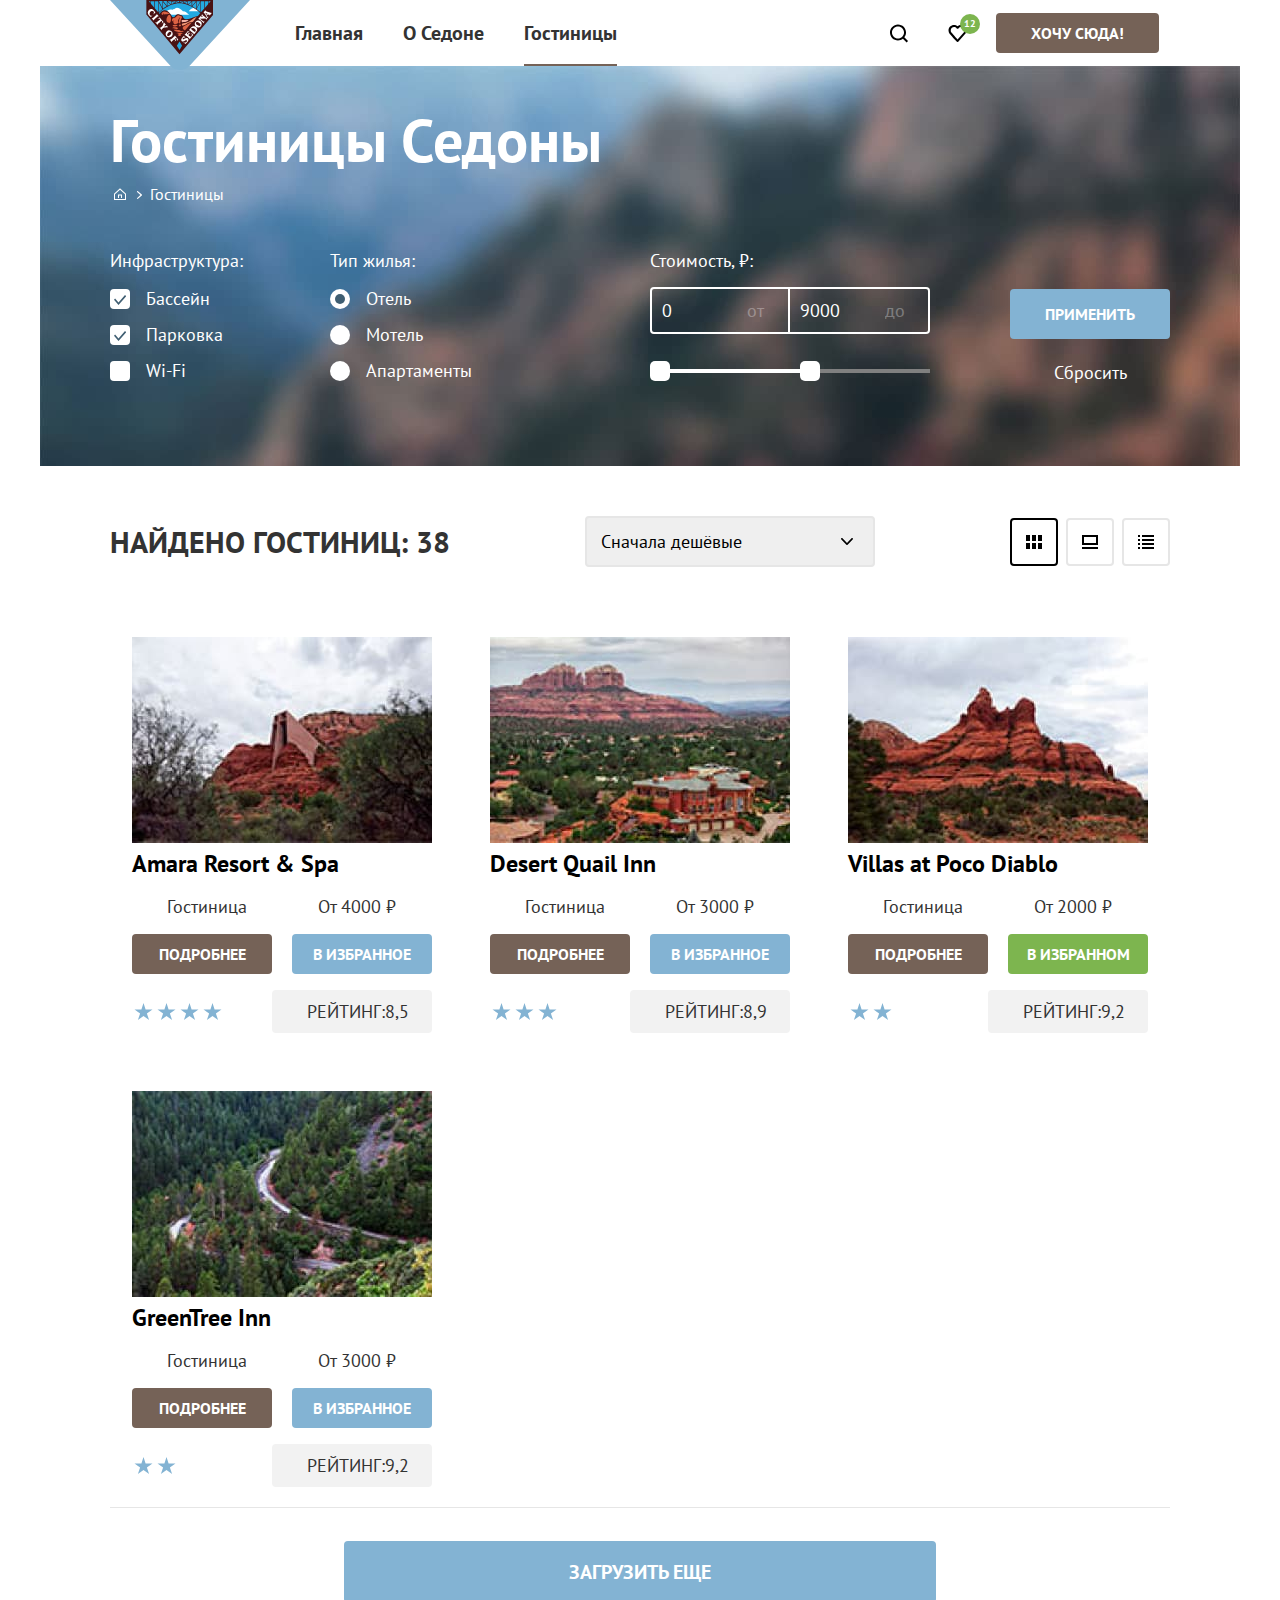
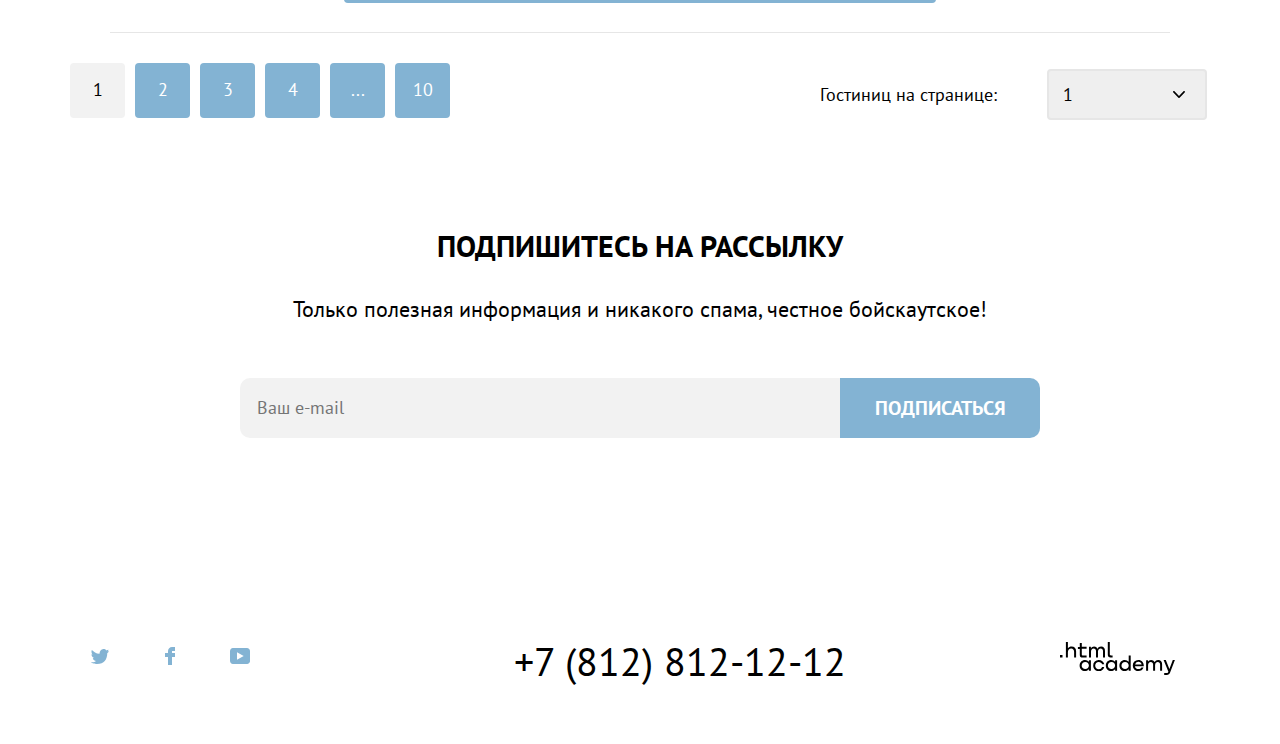
==== catalog.html @ 69a6a280 "First commit" ====
<!DOCTYPE html>
<html lang="ru">

<head>
  <meta charset="utf-8">
  <title>Каталог</title>
  <link rel="stylesheet" href="styles/styles.css">
</head>

<body>
  <header class="page-header">
    <nav class="navigation">
      <a class="navigation-logo" href="index.html">
        <img class="logo" src="img/logo.svg" alt="Логотип города Седона" width="140" height="70">
      </a>
      <ul class="navigation-list">
        <li class="navigation-item">
          <a class="navigation-link" href="index.html">Главная</a>
        </li>
        <li class="navigation-item">
          <a class="navigation-link" href="about.html">О Седоне</a>
        </li>
        <li class="navigation-item">
          <a class="navigation-link navigation-link-current">Гостиницы</a>
        </li>
      </ul>
      <ul class="navigation-list navigation-user">
        <li class="navigation-item">
          <a class="navigation-link" href="#">
            <svg class="navigation-icon" aria-hidden="true" focusable="false" xmlns="http://www.w3.org/2000/svg"
              width="20" height="19" fill="none" viewBox="0 0 20 19">
              <path
                d="m19.026 17.05-3.71-3.7c1.002-1.3 1.704-3 1.704-4.9 0-4.4-3.61-8-8.023-8C4.585.45.975 4.15.975 8.55c0 4.4 3.61 8 8.022 8 1.805 0 3.51-.6 4.914-1.7l3.71 3.7 1.405-1.5Zm-10.029-2.5c-3.309 0-6.017-2.7-6.017-6s2.708-6 6.017-6c3.31 0 6.017 2.7 6.017 6s-2.707 6-6.017 6Z" />
            </svg>
            <span class="visually-hidden">Поиск</span></a>
        </li>
        <li class="navigation-item">
          <a class="navigation-link" href="#">
            <svg class="navigation-icon" aria-hidden="true" focusable="false" xmlns="http://www.w3.org/2000/svg"
              width="19" height="17" fill="none" viewBox="0 0 19 17">
              <path
                d="M9.444 17c-.301 0-.602-.1-.802-.4-5.416-6.1-6.72-7.5-7.02-7.9C.92 7.8.519 6.6.519 5.4c0-3 2.406-5.4 5.515-5.4 1.304 0 2.507.5 3.51 1.3C10.547.5 11.851 0 13.054 0c3.008 0 5.516 2.4 5.516 5.4 0 1.3-.502 2.5-1.304 3.4l-7.02 7.9c-.2.2-.401.3-.802.3ZM3.427 7.5c.3.4 3.51 4 6.117 6.9l6.218-7c.501-.5.702-1.2.702-2 0-1.8-1.505-3.3-3.31-3.3-1.002 0-2.005.5-2.707 1.3-.301.3-.602.4-.903.4-.3 0-.602-.2-.802-.4-.702-.8-1.705-1.3-2.708-1.3-1.805 0-3.31 1.5-3.31 3.3-.1.9.302 1.6.703 2.1-.1 0-.1 0 0 0Z" />
            </svg>
            <span class="visually-hidden">Избранное</span>
            <span class="icon-button-counter">12</span>
          </a>
        </li>
        <li class="navigation-item">
          <a class="button button-secondary" href="#">Хочу сюда!</a>
        </li>
      </ul>
    </nav>
  </header>
  <main class="main-inner">
    <div class="page-container">
      <div class="inner-header">
        <h1 class="inner-header-title">Гостиницы Седоны</h1>
        <ul class="breadcrumbs">
          <li class="breadcrumbs-item">
            <a class="breadcrumbs-link breadcrumbs-link-home" href="index.html">
              <span class="visually-hidden">Главная</span></a>
          </li>
          <li class="breadcrumbs-item">
            <a class="breadcrumbs-link">Гостиницы</a>
          </li>
        </ul>
        <section class="catalog-filters">
          <h2 class="visually-hidden">Фильтр списка гостиниц</h2>
          <form class="catalog-filter" action="https://echo.htmlacademy.ru/" method="get">
            <fieldset class="catalog-filter-group">
              <legend class="catalog-filter-title">Инфраструктура:</legend>
              <ul class="catalog-filter-list">
                <li class="catalog-filter-item">
                  <label class="control">
                    <input class="visually-hidden control-input" type="checkbox" name="Бассейн" value="pool" checked>
                    <span class="control-mark"></span>
                    <span class="control-label">Бассейн</span>
                  </label>
                </li>
                <li class="catalog-filter-item">
                  <label class="control">
                    <input class="visually-hidden control-input" type="checkbox" name="Парковка" value="parking"
                      checked>
                    <span class="control-mark"></span>
                    <span class="control-label">Парковка</span>
                  </label>
                </li>
                <li class="catalog-filter-item">
                  <label class="control">
                    <input class="visually-hidden control-input" type="checkbox" name="Wi-Fi" value="wi-fi">
                    <span class="control-mark"></span>
                    <span class="control-label">Wi-Fi</span>
                  </label>
                </li>
              </ul>
            </fieldset>
            <fieldset class="catalog-filter-group">
              <legend class="catalog-filter-title">Тип жилья:</legend>
              <ul class="catalog-filter-list">
                <li class="catalog-filter-item">
                  <label class="control">
                    <input class="visually-hidden control-input" type="radio" name="type-of-housing" value="hotel"
                      checked>
                    <span class="control-mark"></span>
                    <span class="control-label">Отель</span>
                  </label>
                </li>
                <li class="catalog-filter-item">
                  <label class="control">
                    <input class="visually-hidden control-input" type="radio" name="type-of-housing" value="motel">
                    <span class="control-mark"></span>
                    <span class="control-label">Мотель</span>
                  </label>
                </li>
                <li class="catalog-filter-item">
                  <label class="control">
                    <input class="visually-hidden control-input" type="radio" name="type-of-housing" value="apartments">
                    <span class="control-mark"></span>
                    <span class="control-label">Апартаменты</span>
                  </label>
                </li>
              </ul>
            </fieldset>
            <fieldset class="catalog-filter-group catalog-filter-group-price">
              <legend class="catalog-filter-title">Стоимость, ₽:</legend>
              <div class="range">
                <label class="catalog-filter-hotel">
                  <span class="range-title">от</span>
                  <input class="catalog-filter-input catalog-filter-input-from" type="number" name="price-from"
                    value="0" min="0" max="10000" step="100">
                </label>
                <label class="catalog-filter-hotel">
                  <span class="range-title">до</span>
                  <input class="catalog-filter-input catalog-filter-input-to" type="number" name="price-to" value="9000"
                    min="0" max="10000" step="100">
                </label>
                <div class="range-scale">
                  <div class="range-bar" style="left: 10px; width: 150px">
                    <button class="range-toggle toggle-min" type="button">
                      <span class="visually-hidden">Изменить минимальную цену.</span>
                    </button>
                    <button class="range-toggle toggle-max" type="button">
                      <span class="visually-hidden">Изменить максимальную цену.</span>
                    </button>
                  </div>
                </div>
              </div>
            </fieldset>
            <div class="filter-buttons">
              <button class="button button-filter" type="submit">Применить</button>
              <button class="button-reset" type="reset">Сбросить</button>
            </div>
          </form>
        </section>
      </div>
      <section class="catalog-hotel">
        <div class="catalog-hotel-filter">
          <h2 class="visually-hidden">Результаты поиска</h2>
          <p class="section-title">НАЙДЕНО ГОСТИНИЦ: 38</p>
          <h3 class="visually-hidden">Сортировка и отображение</h3>
          <form class="sorting-type">
            <div class="select">
              <label class="visually-hidden" for="sorting">Сортировка</label>
              <select class="select-control" id="sorting">
                <option value="popular">Сначала дешёвые</option>
                <option value="cheap">Сначала популярные</option>
                <option value="expensive">Сначала дорогие</option>
              </select>
            </div>
            <button class="visually-hidden" type="submit">Отсортировать продукты</button>
          </form>
          <div class="wrapper-card-toggle">
            <a class="card-toggle card-toggle-current show-cards" href="#">
              <span class="visually-hidden">Показать карточки</span>
            </a>
            <a class="card-toggle show-big" href="#">
              <span class="visually-hidden">Показать крупно</span>
            </a>
            <a class="card-toggle show-list" href="#">
              <span class="visually-hidden">Показать список</span>
            </a>
          </div>
        </div>
        <h3 class="visually-hidden">Список гостиниц</h3>
        <ul class="hotel-list">
          <li class="hotel-card">
            <a class="hotel-card-link" href="hotel.html">
              <img class="hotel-card-image" src="img/content/hotel-1.jpg" alt="" width="300" height="206">
              <h4 class="hotel-card-title">Amara Resort & Spa</h4>
            </a>
            <p class="hotel-description">
              <span class="hotel-type">Гостиница</span>
              <span class="hotel-min-price">От 4000 ₽</span>
            </p>
            <a class="hotel-card-button button" href="#">ПОДРОБНЕЕ</a>
            <a class="hotel-favourites-button button" href="#">В ИЗБРАННОЕ</a>
            <p class="star star-four">
              <span class="visually-hidden">4 звезды</span>
            </p>
            <p class="hotel-rating">РЕЙТИНГ:8,5</p>
          </li>
          <li class="hotel-card">
            <a class="hotel-card-link" href="hotel.html">
              <img class="hotel-card-image" src="img/content/hotel-2.jpg" alt="" width="300" height="206">
              <h4 class="hotel-card-title">Desert Quail Inn</h4>
            </a>
            <p class="hotel-description">
              <span class="hotel-type">Гостиница</span> <span class="hotel-min-price">От 3000 ₽</span>
            </p>
            <a class="hotel-card-button button" href="#">ПОДРОБНЕЕ</a>
            <a class="hotel-favourites-button button" href="#">В ИЗБРАННОЕ</a>
            <p class="star star-three">
              <span class="visually-hidden">3 звезды</span>
            </p>
            <p class="hotel-rating">РЕЙТИНГ:8,9</p>
          </li>
          <li class="hotel-card">
            <a class="hotel-card-link" href="hotel.html">
              <img class="hotel-card-image" src="img/content/hotel-3.jpg" alt="" width="300" height="206">
              <h4 class="hotel-card-title">Villas at Poco Diablo</h4>
            </a>
            <p class="hotel-description">
              <span class="hotel-type">Гостиница</span> <span class="hotel-min-price">От 2000 ₽</span>
            </p>
            <a class="hotel-card-button button" href="#">ПОДРОБНЕЕ</a>
            <a class="hotel-favourites-button hotel-favourites-button-checked button" href="#">В ИЗБРАННОМ</a>
            <p class="star star-two">
              <span class="visually-hidden">2 звезды</span>
            </p>
            <p class="hotel-rating">РЕЙТИНГ:9,2</p>
          </li>
          <li class="hotel-card">
            <a class="hotel-card-link" href="hotel.html">
              <img class="hotel-card-image" src="img/content/hotel-4.jpg" alt="" width="300" height="206">
              <h4 class="hotel-card-title">GreenTree Inn</h4>
            </a>
            <p class="hotel-description">
              <span class="hotel-type">Гостиница</span> <span class="hotel-min-price">От 3000 ₽</span>
            </p>
            <a class="hotel-card-button button" href="#">ПОДРОБНЕЕ</a>
            <a class="hotel-favourites-button button" href="#">В ИЗБРАННОЕ</a>
            <p class="star star-two">
              <span class="visually-hidden">2 звезды</span>
            </p>
            <p class="hotel-rating">РЕЙТИНГ:9,2</p>
          </li>
        </ul>
        <button class="button pagination-show-more" type="button">ЗАГРУЗИТЬ ЕЩЕ</button>
        <div class="pagination">
          <ul class="pagination-list">
            <li class="pagination-item">
              <a class="paginatuon-link pagination-current">1</a>
            </li>
            <li class="pagination-item">
              <a class="paginatuon-link" href="#">2</a>
            </li>
            <li class="pagination-item">
              <a class="paginatuon-link" href="#">3</a>
            </li>
            <li class="pagination-item">
              <a class="paginatuon-link" href="#">4</a>
            </li>
            <li class="pagination-item">
              <a class="paginatuon-link" href="#">...</a>
            </li>
            <li class="pagination-item">
              <a class="paginatuon-link" href="#">10</a>
            </li>
          </ul>
          <form class="sorting-count-hotel-card">
            <p>Гостиниц на странице:</p>
            <form class="sorting-type">
              <div class="select select-count-card">
                <label class="visually-hidden" for="sorting">Колличесво предложений</label>
                <select class="select-control" id="sorting">
                  <option value="1">1</option>
                  <option value="2">2</option>
                  <option value="3">3</option>
                  <option value="4">4</option>
                </select>
              </div>
              <button class="visually-hidden" type="submit">Отсортировать продукты</button>
            </form>
            <button class="visually-hidden" type="submit">Отсортировать количество гостиниц</button>
          </form>
        </div>
      </section>
      <section class="subscribe-catalog">
        <h2 class="title-main-catalog">ПОДПИШИТЕСЬ НА РАССЫЛКУ</h2>
        <p class="section-description">Только полезная информация и никакого спама, честное бойскаутское!</p>
        <form class="subscribe-form subscribe-form-catalog" action="https://echo.htmlacademy.ru/" method="post">
          <label class="subscribe-field">
            <span class="visually-hidden">Ваш e-mail</span>
            <input class="field field-catalog" type="email" name="e-mail" placeholder="Ваш e-mail" required>
          </label>
          <button class="button subscribe-button" type="submit">ПОДПИСАТЬСЯ</button>
        </form>
      </section>
    </div>
  </main>
  <footer class="page-footer">
    <div class="page-footer-container">
      <section class="footer-social">
        <h2 class="visually-hidden">Наши социальные сети</h2>
        <ul class="footer-social-list">
          <li class="footer-social-item">
            <a class="footer-social-link" href="#">
              <svg class="footer-social-icon" xmlns="http://www.w3.org/2000/svg" width="18" height="15" fill="none"
                viewBox="0 0 18 15">
                <path
                  d="M11.6.2c1.8-.5 3.2.3 3.8 1.2.7-.2 1.4-.5 2.1-.7 0 .9-.6 1.5-.9 1.8.7.1 1.4-.6 1.4-.6-.2 1-1.1 1.8-1.7 2C16.1 10.7 13 15.1 5.7 15h-.5c-.4 0-4.4-.5-5.2-1.9 2.4.2 4.1-.4 5-1.2-1-.3-2.9-.4-3.2-2.9.4.1.6.2 1.3.1C1.8 8.3.4 7.5.5 5.3c.3.3 1.1.5 1.4.5C1.1 5.6-.2 2.5.9.9c1.9 1.9 4 3.6 7.6 3.8C8.7 2.3 9.7.8 11.6.2Z" />
              </svg>
              <span class="visually-hidden">Твиттер</span>
            </a>
          </li>
          <li class="footer-social-item">
            <a class="footer-social-link" href="#">
              <svg class="footer-social-icon" xmlns="http://www.w3.org/2000/svg" width="10" height="18" fill="none"
                viewBox="0 0 10 18">
                <path d="M7 0C4.8 0 3 1.8 3 4v2H0v4h3v8h4v-8h3V6H7V4h3V0H7Z" />
              </svg>
              <span class="visually-hidden">Фэйсбук</span>
            </a>
          </li>
          <li class="footer-social-item">
            <a class="footer-social-link" href="#">
              <svg class="footer-social-icon" xmlns="http://www.w3.org/2000/svg" width="20" height="16" fill="none"
                viewBox="0 0 20 16">
                <path
                  d="M17 0H2.9C1.2 0 0 1.5 0 3.2v9.5C0 14.5 1.2 16 2.9 16h14.3c1.5 0 2.9-1.5 2.9-3.2V3.2C19.9 1.5 18.7 0 17 0ZM7 11.8V4.2L13.7 8 7 11.8Z" />
              </svg>
              <span class="visually-hidden">Ютуб</span>
            </a>
          </li>
        </ul>
      </section>
      <section class="footer-contacts">
        <h2 class="visually-hidden">Контакты</h2>
        <address class="contacts">
          <a class="contacts-phone" href="88128121212">+7 (812) 812-12-12</a>
        </address>
      </section>
      <section class="footer-made-in">
        <h2 class="visually-hidden">Сайт сделан в .html academy</h2>
        <a class="button-made-in" href="https://htmlacademy.ru/">
          <svg class="html-academy-svg" xmlns="http://www.w3.org/2000/svg" width="115" height="33" fill="none">
            <path
              d="M0 12.9v2.6h2.5v-2.6H0Zm11.6-8.4c-1.6 0-2.8.7-3.6 1.7h-.1V0h-2v15.5h2v-5.3c0-2.1 1.3-3.6 3.3-3.6 1.8 0 2.9 1.4 2.9 3.2v5.7h2V9.4c.1-3-1.8-4.9-4.5-4.9Zm15 .3h-4.8V1.1h-2v3.8h-1.9v2h1.9v6c0 1.7 1 2.7 2.7 2.7h4.1v-2h-3.7c-.7 0-1.1-.4-1.1-1.1V6.8h4.8v-2Zm14.5-.2c-1.6 0-2.9.8-3.5 2.1h-.1a3.7 3.7 0 0 0-3.4-2.1c-1.4 0-2.5.8-3.1 1.8h-.1V4.8H29v10.6h2V10c0-2 1-3.5 2.6-3.5 1.5 0 2.4 1 2.4 2.6v6.3h2V9.8c0-2.4 1.4-3.3 2.6-3.3 1.5 0 2.4 1 2.4 2.6v6.3h2V8.9c.1-2.5-1.4-4.3-3.9-4.3Zm6.7 8.1c0 1.7 1 2.7 2.8 2.7h2v-2h-1.7c-.7 0-1.1-.4-1.1-1.1V0h-2v12.7Zm-18.9 7a4.9 4.9 0 0 0-3.9-1.8c-3.1 0-5.4 2.3-5.4 5.6s2.3 5.6 5.4 5.6c1.8 0 3-.8 3.8-1.9h.1v1.6h2V18.2h-2v1.5Zm-3.6 7.4a3.5 3.5 0 0 1-3.6-3.6c0-2 1.4-3.6 3.6-3.6s3.6 1.6 3.6 3.6c0 1.9-1.4 3.6-3.6 3.6ZM44.2 22c-.5-2.4-2.6-4.1-5.4-4.1a5.4 5.4 0 0 0-5.6 5.6c0 3.1 2.2 5.6 5.6 5.6 2.8 0 4.9-1.8 5.4-4.2h-2.1a3.4 3.4 0 0 1-3.3 2.3 3.5 3.5 0 0 1-3.6-3.6c0-2 1.4-3.6 3.6-3.6 1.6 0 2.8 1 3.3 2.2h2.1V22Zm10.9-2.3a4.9 4.9 0 0 0-3.9-1.8c-3.1 0-5.4 2.3-5.4 5.6s2.3 5.6 5.4 5.6c1.8 0 3-.8 3.8-1.9h.1v1.6h2V18.2h-2v1.5Zm-3.6 7.4a3.5 3.5 0 0 1-3.6-3.6c0-2 1.4-3.6 3.6-3.6s3.6 1.6 3.6 3.6c0 1.9-1.5 3.6-3.6 3.6Zm17.2-7.3a5 5 0 0 0-3.9-1.9c-3.1 0-5.4 2.3-5.4 5.6s2.2 5.6 5.4 5.6c1.7 0 3-.8 3.8-1.8h.1v1.5h2V13.4h-2v6.4Zm-3.6 7.3a3.5 3.5 0 0 1-3.6-3.6c0-2 1.4-3.6 3.6-3.6s3.6 1.6 3.6 3.6c-.1 2-1.5 3.6-3.6 3.6Zm13.2-9.2a5.4 5.4 0 0 0-5.5 5.6c0 3 2.1 5.6 5.5 5.6 2.5 0 4.5-1.3 5.2-3.6h-2.1c-.5 1-1.6 1.6-3 1.6-1.9 0-3.3-1.3-3.4-2.9h8.8c.2-3.6-2-6.3-5.5-6.3Zm0 1.9c1.7 0 3 1 3.3 2.6h-6.5a3.2 3.2 0 0 1 3.2-2.6Zm19.9-1.9a4 4 0 0 0-3.6 2h-.1c-.6-1.2-1.8-2-3.4-2-1.4 0-2.5.7-3.1 1.8v-1.5h-1.9v10.6h2v-5.4c0-2 1-3.4 2.6-3.5 1.5 0 2.4 1 2.4 2.6v6.3h2v-5.6c0-2.4 1.4-3.3 2.6-3.3 1.5 0 2.4 1 2.4 2.6v6.3h2v-6.5c.1-2.6-1.4-4.4-3.9-4.4Zm11.2 9.1-3.6-8.9h-2.2l4.8 11.6c-.3.9-.7 1.2-1.7 1.2h-2.5v2h2.5c1.8 0 2.8-.8 3.5-2.6l4.7-12.2h-2.1l-3.4 8.9Z" />
          </svg>
        </a>
      </section>
    </div>
  </footer>
  <!-- <div class="modal-container">
    <div class="modal modal-search">

      <button class="modal-close-button">
        <span class="cross"></span>
        <span class="visually-hidden">Закрыть</span>
      </button>
      <section class="modal-content">
        <h2 class="modal-title">Поиск гостиницы в Седоне</h2>
        <form class="search-form" action="https://echo.htmlacademy.ru/" method="post">

          <label class="arrival-data" for="arrival-data">Дата заезда:</label>
          <input class="search-form-field-arrival field-modal" type="date" id="arrival-data" name="search-data"
            value="2020-04-27" required>

          <p class="arrival-date-comment">Мы не можем отправить вас в прошлое</p>

          <label class="departure-data" for="departure-data">Дата выезда:</label>
          <input class="search-form-field-departure field-modal" type="date" id="departure-data" name="departure-data"
            value="2021-09-01" required>

          <p class="departure-date-comment">На эти даты есть свободные номера. Пока есть.</p>

          <label class="human-count" for="human-count">Взрослые:</label>
          <button class="modal-button human-count-button-minus" type="button"></button>
          <input class="search-form-field-human-count field-modal" type="number" id="human-count" name="human-count"
            value="2" required>
          <button class="modal-button human-count-button-plus" type="button"></button>
          <label class="child-count" for="child-count">Дети:</label>
          <p class="help">Укажите количество детей, которые будут с вами, возраст которых от 6 до 18 лет. Дети до 6 лет
            размещаются бесплатно.</p>
          <button class="modal-button child-count-button-minus" type="button"></button>
          <input class="search-form-field-child-count field-modal" type="number" id="child-count" name="child-count"
            value="1" required>
          <button class="modal-button child-count-button-plus" type="button"></button>
          <button class="button button-search" type="submit">Найти</button>
        </form>
      </section>
    </div>
  </div> -->
</body>

</html>
---- styles/styles.css ----
@font-face {
  font-family: "PT Sans";
  font-style: normal;
  font-weight: 400;
  src: url("../fonts/ptsans-400.woff2") format("woff2");
  font-display: swap;
}

@font-face {
  font-family: "PT Sans";
  font-style: normal;
  font-weight: 700;
  src: url("../fonts/ptsans-700.woff2") format("woff2");
  font-display: swap;
}

html {
  height: 100%;
}

body {
  min-width: 1200px;
  margin: 0;
  display: flex;
  flex-direction: column;
  min-height: 100%;
  font-family: "PT Sans", sans-serif;
  font-size: 18px;
  color: #333333;
  background-color: #FFFFFF;
}

.visually-hidden {
  position: absolute;
  width: 1px;
  height: 1px;
  margin: -1px;
  padding: 0;
  border: 0;
  clip: rect(0 0 0 0);
  overflow: hidden;
}

.main-container {
  flex-grow: 1;
}

.page-container {
  width: 1200px;
  margin: 0 auto;
}


.logo-wrlcome {
  padding-top: 50px;
  display: block;
  margin: 0 auto;
}

.title-main-index {
  font-family: 'PT Sans';
  font-style: normal;
  font-weight: 700;
  font-size: 30px;
  line-height: 36px;
  text-align: center;
  text-transform: uppercase;
}

.title-main-catalog {
  margin: 0 0 30px;
  padding: 0;
  font-size: 30px;
}

.postiton-flex-section-reason {
  width: 720px;
  margin-left: auto;
  margin-right: auto;
}

.position-reason {
  margin: 60px auto 30px;
}

.position-hotel-search {
  margin: 0 auto 30px;
}

.section-description {
  margin: 0 auto 55px;
  font-size: 22px;
}

.description-main-index {
  margin: 0 auto 80px;
  text-align: center;
  font-size: 22px;
}

.search-button {
  display: block;
  margin: 0 auto;
  padding: 15px 150px;
  border-radius: 10px;
}

.main-promo {
  min-height: 486px;
  background-position: 50% 100%, 50% 50%;
  background-image: url(../img/white-backround.svg), url(../img/background/index-background.jpg);
  background-repeat: no-repeat;
}


.button {
  display: inline-block;
  box-sizing: border-box;
  background-color: #756257;
  font-family: 'PT Sans';
  font-style: normal;
  font-weight: 700;
  font-size: 20px;
  line-height: 36px;
  text-align: center;
  text-transform: uppercase;
  text-decoration: none;
  color: #FFFFFF;
  border: none;
  cursor: pointer;
}

.button-secondary {
  font-size: 16px;
  line-height: 20px;
  padding: 10px 35px;
  border-radius: 4px;
  margin-left: 10px;
}

.button-secondary:hover,
.search-button:hover,
.hotel-card-button:hover {
  background-color: #615048;
}

.button-secondary:focus,
.search-button:focus,
.hotel-card-button:focus {
  outline: 3px solid #83B3D3;
  border-radius: 4px;
}

.button-secondary:active,
.search-button:active,
.hotel-card-button:active {
  color: rgba(255, 255, 255, 0.3);
}

.subscribe-button {
  background: #83B3D3;
  padding: 0;
  border-radius: 0 10px 10px 0;
}

.subscribe-button:hover,
.hotel-favourites-button:hover,
.pagination-show-more:hover,
.paginatuon-link:hover,
.button-search:hover {
  background: #68A2CA;
}


.hotel-favourites-button-checked:hover {
  background: #6C9E42;
}

.subscribe-button:focus,
.hotel-favourites-button:focus,
.pagination-show-more:focus,
.paginatuon-link:focus,
.button-search:focus {
  outline: 3px solid #756257;
}

.subscribe-button:active,
.hotel-favourites-button:active,
.pagination-show-more:active,
.paginatuon-link:active,
.button-search:active {
  background: #68A2CA;
  color: rgba(255, 255, 255, 0.3);
  outline: 3px solid #FFFFFF;
}

.hotel-favourites-button-checked:active {
  background: #6C9E42;
}


.button-filter {
  background: #83B3D3;
  font-size: 16px;
  line-height: 20px;
  padding: 15px 20px;
  border-radius: 4px;
  margin-top: 40px;
  margin-bottom: 20px;
}

.button-filter:hover {
  background: #68A2CA;
}

.button-filter:focus {
  outline: 3px solid #FFFFFF;
}

.button-filter:active {
  opacity: 0.3;
}

.button-reset {
  background-color: transparent;
  border: none;
  font-family: inherit;
  font-size: 18px;
  color: #FFFFFF;
  padding: 0;
  cursor: pointer;
  align-self: center;
  padding: 2px 10px;
}

.button-reset:hover {
  opacity: 0.6;
}

.button-reset:focus {
  outline: 3px solid #83B3D3;
  border-radius: 4px;
}

.button-reset:active {
  opacity: 0.3;
}

.hotel-favourites-button {
  background-color: #83B3D3;
  font-size: 16px;
  line-height: 20px;
  grid-column: 3/4;
  padding: 10px 20px;
  border-radius: 4px;
}

.hotel-favourites-button-checked {
  background: #7DB54F;
  padding: 10px 15px;
}

.filter-reset {
  background: transparent;
  font-size: 16px;
  line-height: 20px;
}


.hotel-card-button {
  font-size: 16px;
  line-height: 20px;
  grid-column: 1/2;
  padding: 10px 20px;
  border-radius: 4px;
}

.hotel-type {
  grid-column: 1/2;
}

.pagination-show-more {
  display: block;
  margin: 0 auto 30px;
  background: #83B3D3;
  font-size: 20px;
  line-height: 26px;
  padding: 18px 225px;
  border-radius: 4px;
}

.page-header {
  color: #333333;
  position: relative;
  z-index: 1;
}

.navigation {
  display: flex;
  width: 1060px;
  margin: 0 auto;
}

.navigation-list {
  display: flex;
  flex-wrap: wrap;
  width: 400px;
  margin: 0;
  padding: 0;
  list-style-type: none;

}

.navigation-user {
  max-width: 300px;
  margin-left: auto;
  align-items: center;
}

.navigation-link-current::before {
  position: absolute;
  right: 20px;
  bottom: 0;
  left: 20px;
  height: 2px;
  background-color: #756257;
  content: "";
}

.navigation-link {
  position: relative;
  display: block;
  padding: 20px 20px;
  font-size: 20px;
  line-height: 26px;
  font-weight: 700;
  color: #333333;
  text-decoration: none;
}

.navigation-link:hover {
  color: #756257;
}

.navigation-link:active {
  color: rgba(117, 98, 87, 0.3);
}

.navigation-link:hover .navigation-icon {
  fill: #756257;
}

.navigation-link:focus {
  outline: 3px solid #83B3D3;
  border-radius: 4px;
}

.navigation-icon {
  position: absolute;
  top: 0;
  right: 0;
  bottom: 0;
  left: 0;
  margin: auto;
  fill: #000000;
}

.icon-button-counter {
  position: absolute;
  left: 32px;
  top: 10px;
  font-size: 10px;
  color: #FFFFFF;
  background-color: #7DB54F;
  border-radius: 10px;
  width: 20px;
  height: 20px;
  display: flex;
  align-items: center;
  justify-content: center;
}

.navigation-logo {
  width: 140px;
  margin-right: 25px;
  margin-bottom: -10px;
}

.logo {
  display: block;
}

.navigation-user .navigation-link {
  min-width: 18px;
  min-height: 18px;
}

.reason-block {
  display: grid;
  grid-template-columns: 90px 220px 90px;
  row-gap: 30px;
}

.reason-title {
  font-size: 24px;
  line-height: 28px;
  font-weight: 700;
  text-transform: uppercase;
  grid-column: 2/3;
  margin: auto 0 0 0;
}

span {
  grid-column: 2/3;
  margin: auto;
}

.reason-description {
  grid-column: 2/3;
  margin: 0 0 auto 0;
}

.text-color {
  color: #FFFFFF;
}

.reason-list {
  /* display: flex;
  justify-content: space-between;
  flex-wrap: wrap; */
  display: grid;
  grid-template-columns: 400px 400px 400px;
  margin: 0;
  padding: 0;
  text-align: center;
  list-style-type: none;
}

.reason-item-large {
  display: flex;
  justify-content: space-between;
  flex-wrap: wrap;
  grid-column: 1/-1;
  width: 1200px;
  background: #83B3D3;
  list-style-type: none;
}

.reason-item {
  width: 400px;
  background: rgba(131, 179, 211, 0.12);
  box-sizing: border-box;
  display: grid;
  grid-template-columns: 75px 250px 75px;
  row-gap: 20px;
  align-content: start;
  min-height: 384px;
  padding-top: 98px;
  padding-bottom: 75px;
}

.reason-item:nth-child(4) {
  background: rgba(131, 179, 211, 0.2);
}

.reason-list-inner {
  margin: 0;
  padding: 0;
  /* display: flex;
  flex-wrap: wrap;
  justify-content: space-between; */
  display: grid;
  grid-template-columns: 400px 400px 400px;
  background: #FFFFFF;
  list-style-type: none;
}

.reason-item-inner {
  background: rgba(131, 179, 211, 0.12);
  box-sizing: border-box;
  width: 400px;
  display: grid;
  grid-template-columns: 75px 250px 75px;
  row-gap: 20px;
  align-content: start;
  padding-top: 184px;
  background-repeat: no-repeat;
  background-position: 50% 90px;
  background-size: 76px 76px;
  min-height: 384px;
}

.reason-item-house-img {
  background-image: url("../img/house.svg");
}

.reason-item-burger-img {
  background: #FFFFFF;
  background-repeat: no-repeat;
  background-position: 50% 90px;
  background-image: url("../img/burger.svg");
}

.reason-item-gift-img {
  background-image: url("../img/gift.svg");
}

.reason-img {
  object-fit: cover;
}

.hotel-search {
  text-align: center;
  background-color: #FFFFFF;
  color: #333333;
  padding: 90px 240px;
}



.subscribe {
  text-align: center;
  background-image: url("../img/background/subscribe.jpg");
  color: #FFFFFF;
  background-color: #000000;
  background-size: 100% auto;
  background-repeat: no-repeat;
  padding: 94px 200px;
}

.subscribe-catalog {
  text-align: center;
  color: #000000;
  background-color: #FFFFFF;
  padding: 70px 200px 140px;
}

.subscribe-form {
  display: grid;
  grid-template-columns: 1fr 200px;
}

.subscribe-field {
  display: flex;
}

.field-catalog {
  background: #F2F2F2;
}

.field {
  width: 100%;
  border: none;
  padding: 17px;
  font-family: inherit;
  font-weight: 400;
  font-size: 18px;
  line-height: 26px;
  border-radius: 10px 0 0 10px;
}

.field:hover {
  background: #E6E6E6;
}

.field:focus {
  outline: 3px solid #83B3D3;
}

.position-subscribe {
  margin: 0 auto 30px;
}

.contacts-phone {
  font-family: 'PT Sans';
  font-style: normal;
  font-weight: 400;
  font-size: 40px;
  line-height: 40px;
  text-transform: uppercase;
  color: #000000;
  text-decoration: none;
  align-items: center;
}

.button-made-in {
  display: block;
  min-height: 32px;
  min-width: 115px;
  padding: 10px;
  ;
}

.html-academy-svg {
  fill: #000000;
}

.html-academy-svg:hover {
  fill: #756257;
}

.html-academy-svg:active {
  color: #756257;
  opacity: 0.3;
}

.contacts-phone:hover {
  color: #756257;
}

.contacts-phone:active {
  color: #756257;
  opacity: 0.3;
}

.contacts-phone:focus,
.button-made-in:focus {
  outline: 3px solid #83B3D3;
  border-radius: 10px;
}

.inner-header {
  background-image: url("../img/background/catalog-background.jpg");
  color: #FFFFFF;
  background-color: #000000;
  background-size: 100% auto;
  background-repeat: no-repeat;
  padding: 35px 70px 80px;
}

.inner-header-title {
  margin: 0 0 5px 0;
  font-size: 60px;
}

.breadcrumbs {
  display: flex;
  list-style-type: none;
  margin: 0 0 45px 0;
  padding: 0;
  flex-wrap: wrap;
}

.breadcrumbs-link-home {
  display: block;
  width: 20px;
  height: 20px;
  background-image: url('../img/breadcrumbs_home.svg');
  background-position: 50% 50%;
  background-repeat: no-repeat;
}

.breadcrumbs-link-home:hover {
  opacity: 0.4;
}

.breadcrumbs-link-home:focus {
  outline: 3px solid #83B3D3;
  border-radius: 4px;
}

.breadcrumbs-link-home:active {
  outline: 3px solid #83B3D3;
  border-radius: 4px;
  opacity: 0.6;
}


.breadcrumbs-item {
  position: relative;
}

.breadcrumbs-item+.breadcrumbs-item {
  font-size: 16px;
  margin-left: 20px;
}

.breadcrumbs-item+.breadcrumbs-item::before {
  content: '';
  width: 5px;
  height: 8px;
  background-image: url('../img/breadcrumbs-row.svg');
  position: absolute;
  top: 35%;
  left: -13px;
}

.section-title {
  font-weight: 700;
  font-size: 30px;
  line-height: 39px;
  margin: 0;
}

.catalog-filter {
  display: grid;
  grid-template-columns: 200px 200px 1fr 220px;
  gap: 20px;
}

.catalog-filter-group {
  padding: 0;
  margin: 0;
  border: none;
}

.range {
  display: grid;
  grid-template-columns: 1fr 1fr;
  row-gap: 35px;
}

.range-title {
  grid-column: -2 / -1;
  grid-row: 1 / 2;
  opacity: 0.3;
}

.range-scale {
  position: relative;
  height: 4px;
  background-color: gray;
  grid-column: 1 / -1;
}

.range-bar {
  position: absolute;
  height: 4px;
  background-color: #FFFFFF;
}

.range-toggle {
  position: absolute;
  width: 20px;
  height: 20px;
  background-color: #FFFFFF;
  border: none;
  border-radius: 5px;
  cursor: pointer;
}

.range-toggle:focus {
  outline: 3px solid #83B3D3;
  ;
}

.range-toggle:active {
  outline: 2px solid #83B3D3;
  ;
}

.toggle-min {
  top: -8px;
  left: -10px;
}

.toggle-max {
  top: -8px;
  right: -10px;
}

.catalog-filter-title {
  margin-bottom: 15px;
  padding: 0;
}

.control {
  position: relative;
  display: block;
  padding-left: 36px;
}

.control:hover .control-mark {
  background: rgba(255, 255, 255, 0.6);
}

.control-input:disabled+.control-mark {
  background: #FFFFFF;
}

.control-input:focus+.control-mark {
  outline: 3px solid #83B3D3;
}

.control-input[type="checkbox"]:checked+.control-mark::before {
  position: absolute;
  top: 6px;
  left: 4px;
  width: 12px;
  height: 10px;
  content: "";
  background-image: url("../img/check.svg")
}

.control-mark {
  position: absolute;
  top: 2px;
  left: 0;
  width: 20px;
  height: 20px;
  background: #FFFFFF;
  border-radius: 4px;
}

.control-input[type="radio"]+.control-mark {
  border-radius: 50%;
}

.control-input[type="radio"]:checked+.control-mark::before {
  position: absolute;
  top: 5px;
  left: 5px;
  width: 10px;
  height: 10px;
  background-color: #3F5E72;
  border-radius: 50%;
  content: "";
}

.control-label {
  font-weight: 400;
  font-size: 18px;
  line-height: 23px;
}

.catalog-filter-input {
  grid-column: 1 / -1;
  grid-row: 1 / 2;
  color: #ffffff;
  background-color: transparent;
  font-family: inherit;
  font-size: 18px;
  border: 2px solid #FFFFFF;
  padding: 10px;
  font: inherit;
}

.catalog-filter-input:hover {
  border-color: gray;
}

.catalog-filter-input:focus {
  border: 2px solid #FFFFFF;
  box-shadow: 0px 0px 0px 3px #81B3D2;
}

.catalog-filter-input-from {
  border-radius: 4px 0 0 4px;
}

.catalog-filter-input-to {
  border-left: 1px;
  border-radius: 0 4px 4px 0;
}

.catalog-filter-input::-webkit-outer-spin-button,
.catalog-filter-input::-webkit-inner-spin-button {
  appearance: none;
  margin: 0;
}

.catalog-filter-group-price {
  margin-left: 100px;
}

.catalog-filter-hotel {
  display: grid;
  grid-template-columns: 1fr 1fr;
}

.catalog-hotel-filter {
  display: flex;
  justify-content: space-between;
  align-items: center;
  padding: 50px 70px;
}

.card {
  width: 160px;
  height: 48px;
}

.card-toggle {
  display: inline-block;
  border: 2px solid #E6E6E6;
  border-radius: 4px;
  box-sizing: border-box;
}

.card-toggle-current {
  border-color: #000000;
}

.card-toggle:hover,
.card-toggle:focus {
  border-color: #83B3D3;
}

.card-toggle-current:hover {
  border-color: #000000;
}

.wrapper-card-toggle {
  display: flex;
  flex-wrap: wrap;
  align-items: center;
  gap: 8px;
  max-width: 170px;
}

.card-toggle{
  background-repeat: no-repeat;
  background-position: center;
  width: 48px;
  height: 48px;
}

.wrapper-card-toggle .show-cards {
  background-image: url("../img/mode-tile1.svg");

}

.wrapper-card-toggle .show-big {
  background-image: url("../img/mode-slideshow1.svg");
}

.wrapper-card-toggle .show-list {
  background-image: url("../img/mode-list1.svg");
}

.catalog-filter-list {
  list-style-type: none;
  padding: 0;
  margin: 0;
}

.catalog-filter-item:not(:last-child) {
  margin-bottom: 13px;
}

.filter-buttons {
  display: flex;
  flex-direction: column;
  margin-left: 60px;
}

.hotel-card-link {
  text-decoration: none;
  color: #000000;
  background-color: #FFFFFF;
  grid-column: 1/-1;
}

.hotel-card-title {
  font-family: 'PT Sans';
  font-style: normal;
  font-weight: 700;
  font-size: 24px;
  line-height: 31px;
  margin: 0;
}

.hotel-card-image {
  object-fit: cover;
}

.hotel-card-image:hover {
  opacity: 0.5;
}

/* .hotel-list {
  display: flex;
  justify-content: space-between;
  flex-wrap: wrap;
  list-style-type: none;
  margin: 0 0 34px 0;
  padding: 0;
} */

.hotel-list {
  display: grid;
  grid-template-columns: repeat(3, 340px);
  list-style-type: none;
  margin: 0 0 34px;
  padding: 0 72px;
  gap: 18px;
  position: relative;
}

.hotel-list::after {
  position: absolute;
  content: '';
  border-bottom: 1px solid #E6E6E6;
  left: 70px;
  right: 70px;
  top: 100%;
}



.hotel-card {
  display: grid;
  grid-template-columns: 140px 20px 140px;
  padding: 20px;
  row-gap: 16px;
}

.hotel-description {
  display: grid;
  grid-template-columns: 1fr 1fr;
  grid-column: 1/-1;
  margin: 0;
}

.star {
  margin: 0;
  grid-column: 1/2;
  background-image: url('../img/star.svg');
  background-repeat: repeat-x;
  background-position: 0 50%;
  min-height: 37px;
  background-size: 23px 17px;
}

.star-four {
  width: 93px;
}

.star-three {
  width: 70px;
}

.star-two {
  width: 48px;
}


.hotel-rating {
  grid-column: 2/-1;
  margin: 0;
  align-self: center;
  background: #F2F2F2;
  border-radius: 4px;
  padding: 10px 35px;
}

.pagination {
  display: flex;
  justify-content: space-between;
  align-items: center;
  background-color: #FFFFFF;
  color: #000000;
  padding: 30px;
  position: relative;
}

.pagination::before {
  position: absolute;
  content: '';
  border-bottom: 1px solid #E6E6E6;
  left: 70px;
  right: 70px;
  bottom: 100%;
}

.paginatuon-link {
  display: block;
  box-sizing: border-box;
  background: #83B3D3;
  color: #FFFFFF;
  width: 55px;
  height: 55px;
  text-align: center;
  padding: 15px 15px;
  border-radius: 4px;
}

.pagination-current {
  background: #F2F2F2;
  color: #000000;
}

.pagination-current:hover {
  background: #F2F2F2;
}

.page-footer-container {
  display: flex;
  width: 1200px;
  margin: 0 auto;
  padding: 40px 0;
}

.footer-social {
  margin-right: 60px;
  margin-top: auto;
  margin-bottom: auto;
  max-width: 220px;
}

.footer-social-link {
  display: block;
  width: 20px;
  height: 20px;
  position: relative;
  top: 25%;
  left: 25%;
}

.footer-social-icon {
  position: absolute;
  top: 0;
  right: 0;
  bottom: 0;
  left: 0;
  margin: auto;
  fill: #83B3D3;
}

.footer-social-link:hover .footer-social-icon {
  fill: #68A2CA;
}

.footer-social-link:focus {
  outline: 3px solid #83B3D3;
  border-radius: 10px;
}

.footer-social-link:active {
  fill: #68A2CA;
  opacity: 0.3;
}

.footer-social-list {
  list-style-type: none;
  display: flex;
  flex-wrap: wrap;
}

.footer-social-item {
  width: 40px;
  height: 40px;
  margin-right: 30px;
  margin-bottom: 10px;
}

.footer-social-item:nth-child(3n) {
  margin-right: 0;
}

.footer-made-in {
  margin: auto 70px auto auto;
  max-width: 120px;
}

.footer-contacts {
  width: 720px;
  display: grid;
  justify-content: center;
  align-items: center;
}

.paginatuon-link {
  text-decoration: none;
  margin-bottom: 8px;
}

.pagination-list {
  display: flex;
  flex-wrap: wrap;
  max-width: 380px;
  margin: 0;
  padding: 0;
  list-style-type: none;
}

.pagination-item {
  width: 55px;
}

.pagination-item:not(:last-child) {
  margin-right: 10px;
}

.sorting-count-hotel-card {
  display: flex;
  align-items: center;
  justify-content: space-between;
  width: 390px;
}

.select {
  position: relative;
  display: flex;
  align-items: center;
  width: 290px;
  margin-right: auto;
}

.select-count-card {
  width: 160px;
  margin-left: 50px;
}

.select-control {
  width: 100%;
  padding: 12px 14px;
  padding-right: 48px;
  font: inherit;
  font-weight: 400;
  border: 2px solid #E6E6E6;
  border-radius: 4px;
  background-image: url("../img/select-arrow.svg");
  background-repeat: no-repeat;
  background-position: right 20px center;
  appearance: none;
}

.select-control:hover {
  border-color: #83B3D3;
}

.select-control:focus {
  outline: 2px solid #83B3D3;
}

.select-control:active {
  border: 2px solid #E6E6E6;
  color: gray;
}

.modal-container {
  position: fixed;
  top: 0;
  left: 0;
  display: flex;
  width: 100%;
  height: 100%;
  background: rgba(242, 242, 242, 0.8);
  z-index: 2;
}

.modal {
  position: relative;
  margin: auto;
  padding: 40px;
  background-color: #FFFFFF;
}

.field-modal {
  border: none;
  padding: 4px 18px;
  font-family: inherit;
  font-weight: 700;
  font-size: 18px;
  line-height: 40px;
  border-radius: 4px;
  background: #F2F2F2
}

.field-modal:hover {
  background-color: #E6E6E6;
}

.field-modal:focus {
  outline: 3px solid #83B3D3;
}

.field-modal:active {
  outline: 2px solid #000000;
}

.modal-search {
  width: 635px;
  border-radius: 30px;
}

.modal-close-button {
  position: absolute;
  padding: 0;
  top: 54px;
  right: 70px;
  width: 53px;
  height: 53px;
  border-radius: 50%;
  background-color: #F2F2F2;
  ;
  border: none;
  cursor: pointer;
}

.modal-close-button:hover {
  background-color: #E6E6E6;
}

.modal-close-button:focus {
  outline: 3px solid #83B3D3;
}

.modal-close-button:active {
  outline: 3px solid #FFFFFF;
}

.modal-close-button:active .cross {
  opacity: 0.3;
}

.cross::before,
.cross::after {
  position: absolute;
  top: 27px;
  left: 16px;
  height: 2px;
  width: 20px;
  background: #000000;
  content: "";
}

.cross::before {
  transform: rotate(45deg);
}

.cross::after {
  transform: rotate(-45deg);
}

.modal-title {
  font-family: 'PT Sans';
  font-style: normal;
  font-weight: 700;
  font-size: 30px;
  line-height: 40px;
  text-transform: uppercase;
  color: #000000;
  margin-top: 23px;
  margin-bottom: 60px;
}

.arrival-data,
.departure-data,
.human-count,
.child-count {
  align-self: center;
}

.arrival-data {
  grid-area: arrival-data;
}

input[type=date]::-webkit-calendar-picker-indicator {
  opacity: 0;
}

.search-form-field-arrival {
  grid-area: search-form-field-arrival;
  position: relative;
}

.search-form-field-arrival::after,
.search-form-field-departure::after {
  position: absolute;
  content: "";
  width: 15px;
  height: 15px;
  background-image: url("../img/calendar.svg");
  top: 18px;
  right: 19px;
  opacity: 0.3;
}

.arrival-date-comment {
  grid-area: arrival-date-comment;
  font-weight: 400;
  font-size: 16px;
  color: #FF5757;
}

.departure-data {
  grid-area: departure-data;
}

.search-form-field-departure {
  grid-area: search-form-field-departure;
  position: relative;
}

.departure-date-comment {
  grid-area: departure-date-comment;
  font-weight: 400;
  font-size: 16px;
}

.human-count {
  grid-area: human-count;
}

.search-form-field-human-count {
  grid-area: search-form-field-human-count;
  text-align: center;
}

.child-count {
  grid-area: child-count;
  padding-left: 56px;
  position: relative;
}

.child-count::before {
  position: absolute;
  width: 25px;
  height: 25px;
  background: #83B3D3;
  content: "";
  border-radius: 50%;
  top: 20%;
  left: 70%;
  background-image: url("../img/info.svg");
  background-repeat: no-repeat;
  background-position: center;
}

.help {
  position: absolute;
  visibility: hidden;
  box-sizing: border-box;
  width: 256px;
  height: 143px;
  background: #333333;
  box-shadow: 0px 15px 30px rgba(0, 0, 0, 0.3);
  border-radius: 10px;
  top: 400px;
  left: 350px;
  font-family: 'PT Sans';
  font-style: normal;
  font-weight: 400;
  font-size: 16px;
  line-height: 20px;
  color: #FFFFFF;
  margin: 0;
  padding: 20px;
}

.help::after {
  content: "";
  position: absolute;
  background-image: url("../img/triangle.svg");
  background-repeat: no-repeat;
  background-position: center;
  width: 20px;
  height: 10px;
  top: -9px;
  left: 120px;
}

.child-count:hover+.help {
  visibility: visible;
}

.search-form-field-child-count {
  grid-area: search-form-field-child-count;
  text-align: center;
}

.button-search {
  grid-area: button-search;
  margin-top: 40px;
  background: #83B3D3;
  border-radius: 10px;
  padding: 10px 0;
}

.search-form {
  display: grid;
  grid-template-columns: 155px 133px 154px 133px;
  padding: 0 30px 30px;
  font-family: 'PT Sans';
  font-style: normal;
  font-weight: 700;
  font-size: 18px;
  line-height: 40px;
  color: #000000;
  grid-template-areas:
    "arrival-data search-form-field-arrival search-form-field-arrival search-form-field-arrival"
    "arrival-date-comment arrival-date-comment arrival-date-comment arrival-date-comment"
    "departure-data search-form-field-departure search-form-field-departure search-form-field-departure"
    "departure-date-comment departure-date-comment departure-date-comment departure-date-comment"
    "human-count search-form-field-human-count child-count search-form-field-child-count"
    "button-search button-search button-search button-search";
}

.arrival-date-comment,
.departure-date-comment {
  margin: 0 0 5px;
  padding-left: 155px;
}

.field-modal::-webkit-outer-spin-button,
.field-modal::-webkit-inner-spin-button {
  appearance: none;
  margin: 0;
}

.modal-button {
  position: absolute;
  width: 16px;
  height: 16px;
  border: none;
  background-repeat: no-repeat;
  background-position: center;
  background-color: transparent;
  cursor: pointer;
  opacity: 0.3;
}

.modal-button:hover {
  opacity: 1;
}

.modal-button:focus {
  opacity: 1;
  outline: 3px solid #83B3D3;
  border-radius: 4px;
}

.modal-button:active {
  opacity: 0.3;
  outline: none;
}

.human-count-button-minus {
  top: 372px;
  left: 242px;
  background-image: url("../img/minus.svg");
}

.human-count-button-plus {
  top: 372px;
  left: 325px;
  background-image: url("../img/plus.svg");
}

.child-count-button-minus {
  top: 372px;
  left: 532px;
  background-image: url("../img/minus.svg");
}

.child-count-button-plus {
  top: 372px;
  left: 610px;
  background-image: url("../img/plus.svg");
}
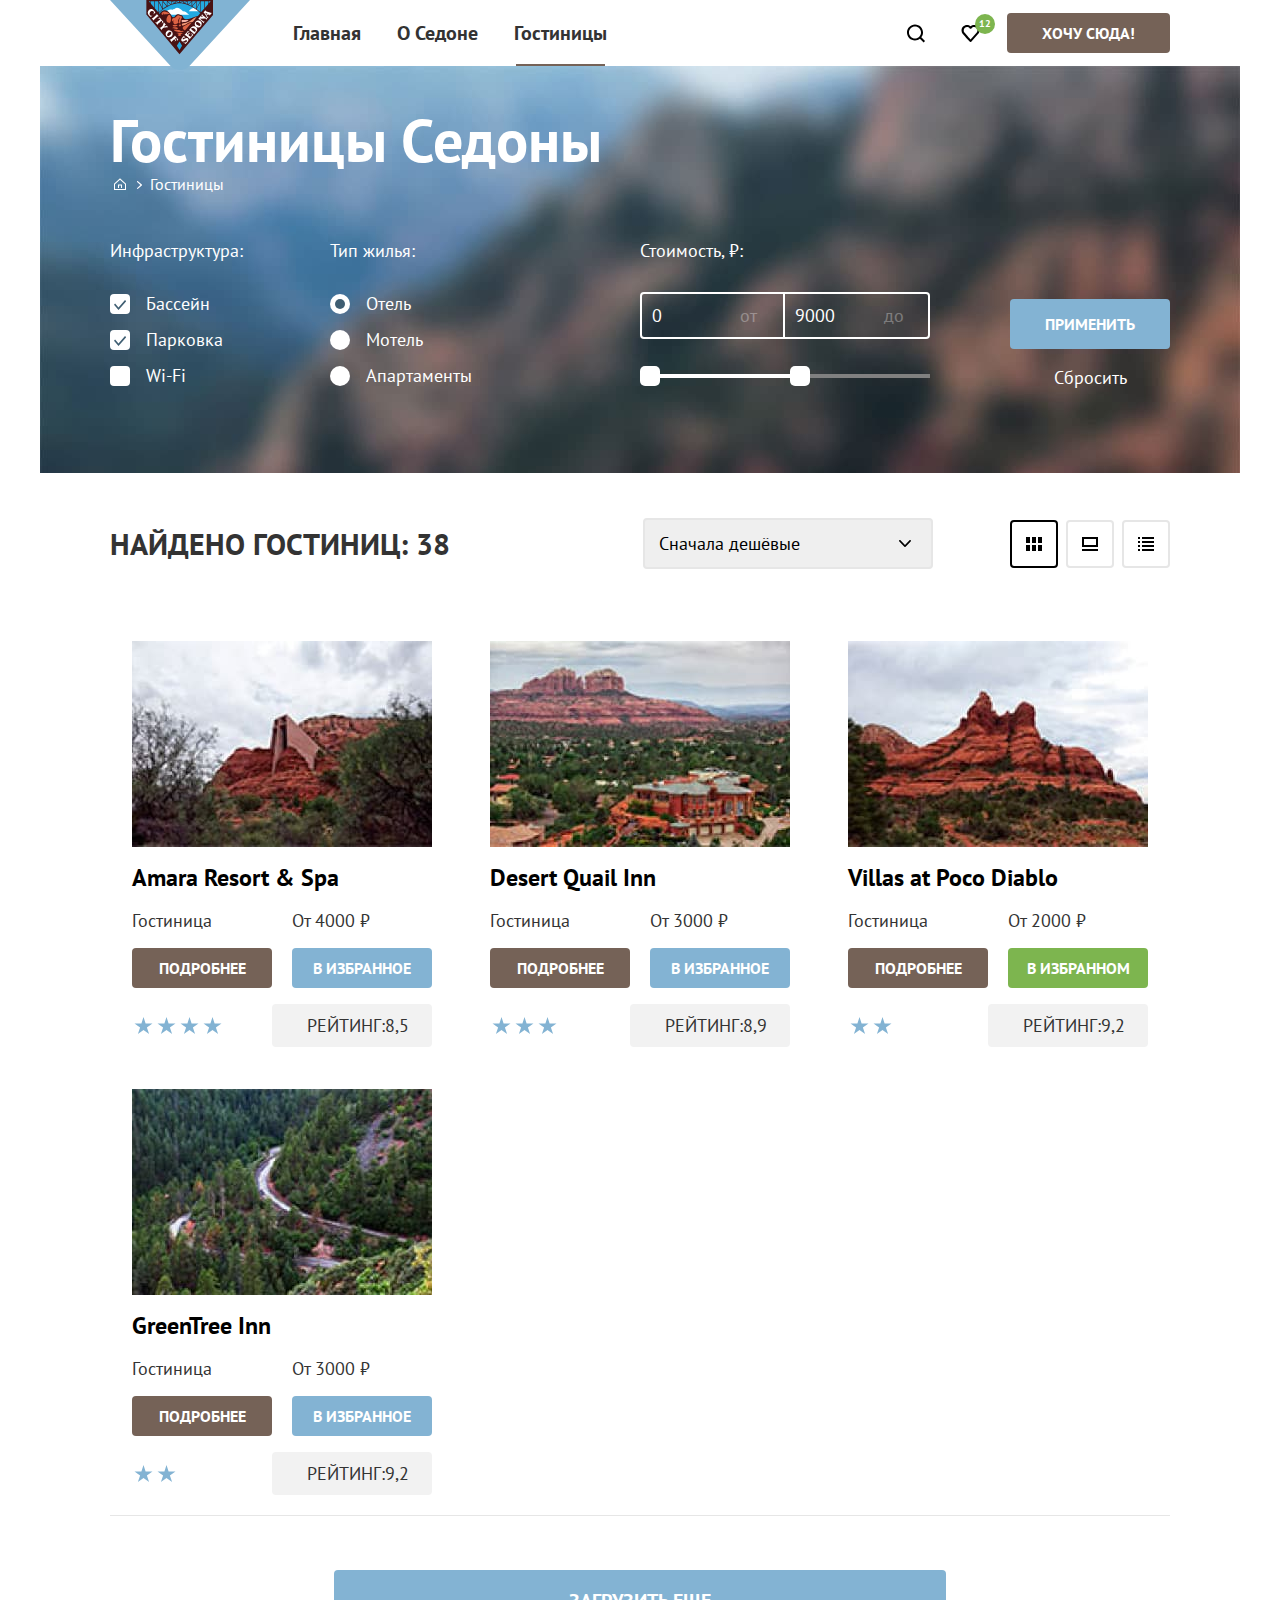
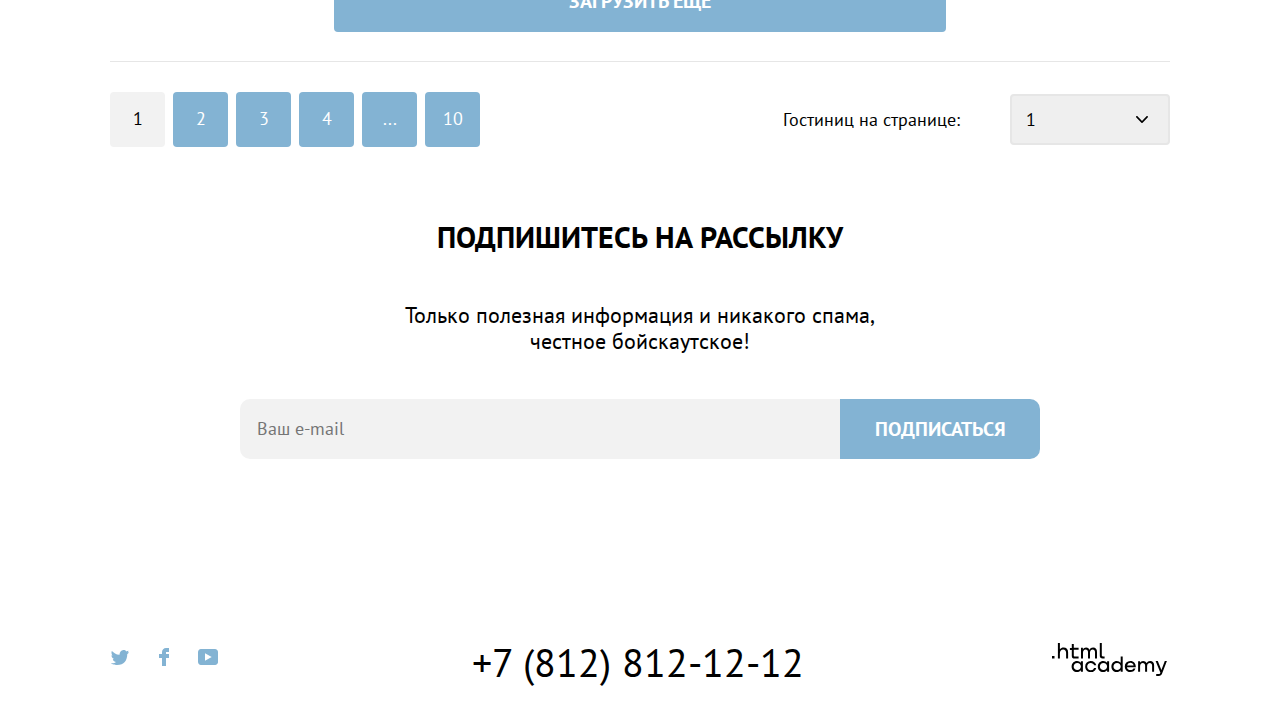
==== commit 67a80255: "after pixel perfect" ====
--- a/catalog.html
+++ b/catalog.html
@@ -268,7 +268,7 @@
             </li>
           </ul>
           <form class="sorting-count-hotel-card">
-            <p>Гостиниц на странице:</p>
+            <p class="hotel-count">Гостиниц на странице:</p>
             <form class="sorting-type">
               <div class="select select-count-card">
                 <label class="visually-hidden" for="sorting">Колличесво предложений</label>
@@ -287,7 +287,7 @@
       </section>
       <section class="subscribe-catalog">
         <h2 class="title-main-catalog">ПОДПИШИТЕСЬ НА РАССЫЛКУ</h2>
-        <p class="section-description">Только полезная информация и никакого спама, честное бойскаутское!</p>
+        <p class="section-description">Только полезная информация и никакого спама,<br> честное бойскаутское!</p>
         <form class="subscribe-form subscribe-form-catalog" action="https://echo.htmlacademy.ru/" method="post">
           <label class="subscribe-field">
             <span class="visually-hidden">Ваш e-mail</span>
--- a/styles/styles.css
+++ b/styles/styles.css
@@ -68,7 +68,7 @@
 }
 
 .title-main-catalog {
-  margin: 0 0 30px;
+  margin: 0 0 46px;
   padding: 0;
   font-size: 30px;
 }
@@ -80,7 +80,7 @@
 }
 
 .position-reason {
-  margin: 60px auto 30px;
+  margin: 60px auto 35px;
 }
 
 .position-hotel-search {
@@ -88,12 +88,13 @@
 }
 
 .section-description {
-  margin: 0 auto 55px;
+  margin: 0 auto 45px;
   font-size: 22px;
+  line-height: 26px;
 }
 
 .description-main-index {
-  margin: 0 auto 80px;
+  margin: 0 auto 85px;
   text-align: center;
   font-size: 22px;
 }
@@ -205,8 +206,8 @@
   line-height: 20px;
   padding: 15px 20px;
   border-radius: 4px;
-  margin-top: 40px;
-  margin-bottom: 20px;
+  margin-top: 60px;
+  margin-bottom: 15px;
 }
 
 .button-filter:hover {
@@ -285,7 +286,7 @@
   background: #83B3D3;
   font-size: 20px;
   line-height: 26px;
-  padding: 18px 225px;
+  padding: 18px 235px;
   border-radius: 4px;
 }
 
@@ -304,7 +305,6 @@
 .navigation-list {
   display: flex;
   flex-wrap: wrap;
-  width: 400px;
   margin: 0;
   padding: 0;
   list-style-type: none;
@@ -330,7 +330,7 @@
 .navigation-link {
   position: relative;
   display: block;
-  padding: 20px 20px;
+  padding: 20px 18px;
   font-size: 20px;
   line-height: 26px;
   font-weight: 700;
@@ -399,6 +399,8 @@
   display: grid;
   grid-template-columns: 90px 220px 90px;
   row-gap: 30px;
+  padding-top: 95px;
+  padding-bottom: 79px;
 }
 
 .reason-title {
@@ -410,14 +412,14 @@
   margin: auto 0 0 0;
 }
 
-span {
-  grid-column: 2/3;
-  margin: auto;
+.hotel-min-price {
+  grid-column: 3/4;
 }
 
 .reason-description {
   grid-column: 2/3;
   margin: 0 0 auto 0;
+  line-height: 21px;
 }
 
 .text-color {
@@ -425,9 +427,6 @@
 }
 
 .reason-list {
-  /* display: flex;
-  justify-content: space-between;
-  flex-wrap: wrap; */
   display: grid;
   grid-template-columns: 400px 400px 400px;
   margin: 0;
@@ -513,7 +512,7 @@
   text-align: center;
   background-color: #FFFFFF;
   color: #333333;
-  padding: 90px 240px;
+  padding: 93px 240px;
 }
 
 
@@ -532,7 +531,7 @@
   text-align: center;
   color: #000000;
   background-color: #FFFFFF;
-  padding: 70px 200px 140px;
+  padding: 40px 200px 140px;
 }
 
 .subscribe-form {
@@ -625,11 +624,11 @@
   background-color: #000000;
   background-size: 100% auto;
   background-repeat: no-repeat;
-  padding: 35px 70px 80px;
+  padding: 35px 70px 82px;
 }
 
 .inner-header-title {
-  margin: 0 0 5px 0;
+  margin: 0 0 -5px 0;
   font-size: 60px;
 }
 
@@ -714,6 +713,7 @@
   grid-column: -2 / -1;
   grid-row: 1 / 2;
   opacity: 0.3;
+  margin: auto;
 }
 
 .range-scale {
@@ -760,7 +760,7 @@
 }
 
 .catalog-filter-title {
-  margin-bottom: 15px;
+  margin-bottom: 30px;
   padding: 0;
 }
 
@@ -860,7 +860,7 @@
 }
 
 .catalog-filter-group-price {
-  margin-left: 100px;
+  margin-left: 90px;
 }
 
 .catalog-filter-hotel {
@@ -872,7 +872,8 @@
   display: flex;
   justify-content: space-between;
   align-items: center;
-  padding: 50px 70px;
+  padding: 45px 70px;
+  margin-bottom: 7px;
 }
 
 .card {
@@ -908,7 +909,7 @@
   max-width: 170px;
 }
 
-.card-toggle{
+.card-toggle {
   background-repeat: no-repeat;
   background-position: center;
   width: 48px;
@@ -962,28 +963,21 @@
 
 .hotel-card-image {
   object-fit: cover;
+  margin-bottom: 10px;
 }
 
 .hotel-card-image:hover {
   opacity: 0.5;
 }
-
-/* .hotel-list {
-  display: flex;
-  justify-content: space-between;
-  flex-wrap: wrap;
-  list-style-type: none;
-  margin: 0 0 34px 0;
-  padding: 0;
-} */
 
 .hotel-list {
   display: grid;
   grid-template-columns: repeat(3, 340px);
   list-style-type: none;
-  margin: 0 0 34px;
+  margin: 0 0 55px;
   padding: 0 72px;
   gap: 18px;
+  row-gap: 2px;
   position: relative;
 }
 
@@ -1007,7 +1001,7 @@
 
 .hotel-description {
   display: grid;
-  grid-template-columns: 1fr 1fr;
+  grid-template-columns: 140px 20px 140px;
   grid-column: 1/-1;
   margin: 0;
 }
@@ -1051,6 +1045,7 @@
   background-color: #FFFFFF;
   color: #000000;
   padding: 30px;
+  padding-left: 70px;
   position: relative;
 }
 
@@ -1073,6 +1068,7 @@
   text-align: center;
   padding: 15px 15px;
   border-radius: 4px;
+  text-decoration: none;
 }
 
 .pagination-current {
@@ -1088,11 +1084,11 @@
   display: flex;
   width: 1200px;
   margin: 0 auto;
-  padding: 40px 0;
+  padding: 20px 0;
 }
 
 .footer-social {
-  margin-right: 60px;
+  margin-right: 50px;
   margin-top: auto;
   margin-bottom: auto;
   max-width: 220px;
@@ -1135,12 +1131,13 @@
   list-style-type: none;
   display: flex;
   flex-wrap: wrap;
+  padding-left: 60px;
 }
 
 .footer-social-item {
   width: 40px;
   height: 40px;
-  margin-right: 30px;
+  margin-right: 4px;
   margin-bottom: 10px;
 }
 
@@ -1149,7 +1146,7 @@
 }
 
 .footer-made-in {
-  margin: auto 70px auto auto;
+  margin: auto 78px auto auto;
   max-width: 120px;
 }
 
@@ -1160,11 +1157,6 @@
   align-items: center;
 }
 
-.paginatuon-link {
-  text-decoration: none;
-  margin-bottom: 8px;
-}
-
 .pagination-list {
   display: flex;
   flex-wrap: wrap;
@@ -1179,7 +1171,7 @@
 }
 
 .pagination-item:not(:last-child) {
-  margin-right: 10px;
+  margin-right: 8px;
 }
 
 .sorting-count-hotel-card {
@@ -1187,6 +1179,11 @@
   align-items: center;
   justify-content: space-between;
   width: 390px;
+  margin-right: 37px;
+}
+
+.hotel-count {
+  margin: 0;
 }
 
 .select {
@@ -1200,6 +1197,10 @@
 .select-count-card {
   width: 160px;
   margin-left: 50px;
+}
+
+.sorting-type {
+  margin-left: 115px;
 }
 
 .select-control {
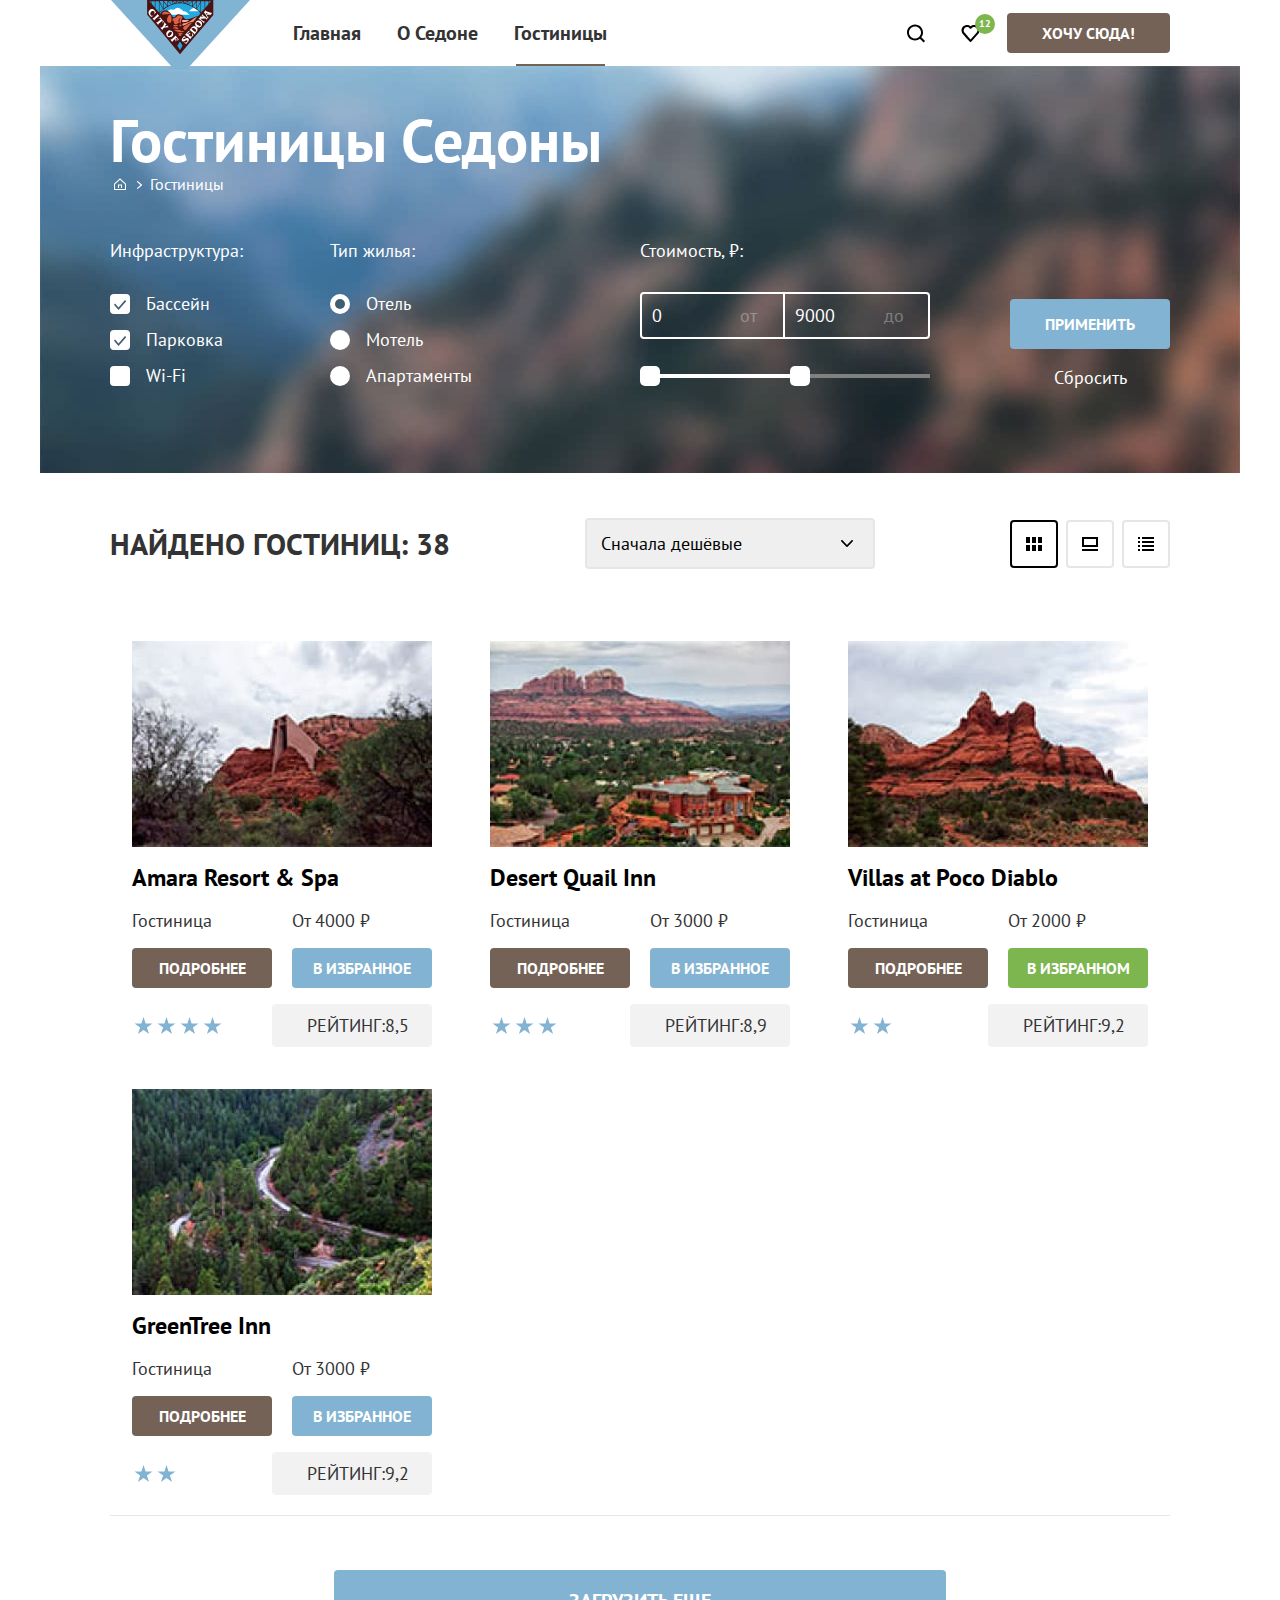
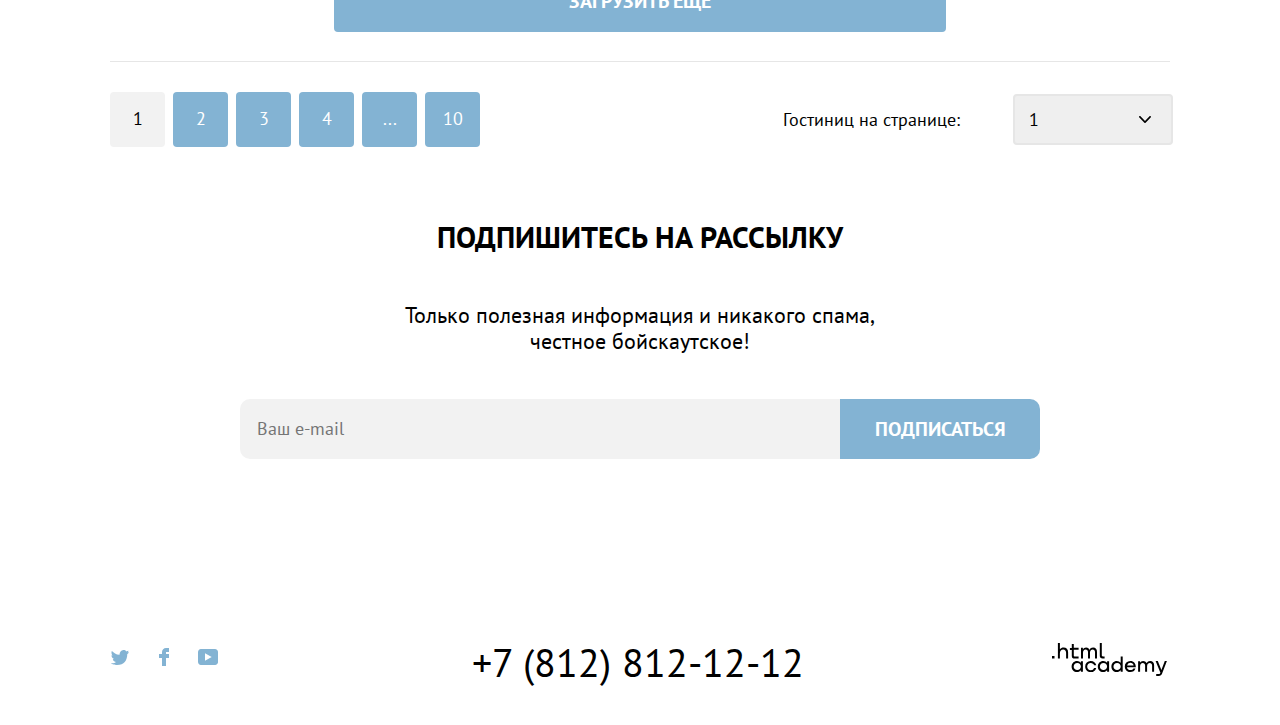
==== commit 0246ef18: "grinding project" ====
--- a/catalog.html
+++ b/catalog.html
@@ -4,6 +4,7 @@
 <head>
   <meta charset="utf-8">
   <title>Каталог</title>
+  <link rel="icon" type="image/png" sizes="32x32" href="favicon.png">
   <link rel="stylesheet" href="styles/styles.css">
 </head>
 
@@ -11,7 +12,7 @@
   <header class="page-header">
     <nav class="navigation">
       <a class="navigation-logo" href="index.html">
-        <img class="logo" src="img/logo.svg" alt="Логотип города Седона" width="140" height="70">
+        <img class="logo" src="img/logo.svg" alt="Логотип города Седона." width="140" height="70">
       </a>
       <ul class="navigation-list">
         <li class="navigation-item">
@@ -267,12 +268,12 @@
               <a class="paginatuon-link" href="#">10</a>
             </li>
           </ul>
-          <form class="sorting-count-hotel-card">
+          <div class="sorting-count-hotel-card">
             <p class="hotel-count">Гостиниц на странице:</p>
             <form class="sorting-type">
               <div class="select select-count-card">
-                <label class="visually-hidden" for="sorting">Колличесво предложений</label>
-                <select class="select-control" id="sorting">
+                <label class="visually-hidden" for="select">Колличесво предложений</label>
+                <select class="select-control" id="select">
                   <option value="1">1</option>
                   <option value="2">2</option>
                   <option value="3">3</option>
@@ -281,8 +282,7 @@
               </div>
               <button class="visually-hidden" type="submit">Отсортировать продукты</button>
             </form>
-            <button class="visually-hidden" type="submit">Отсортировать количество гостиниц</button>
-          </form>
+          </div>
         </div>
       </section>
       <section class="subscribe-catalog">
@@ -304,7 +304,7 @@
         <h2 class="visually-hidden">Наши социальные сети</h2>
         <ul class="footer-social-list">
           <li class="footer-social-item">
-            <a class="footer-social-link" href="#">
+            <a class="footer-social-link" href="https://twitter.com/htmlacademy_ru">
               <svg class="footer-social-icon" xmlns="http://www.w3.org/2000/svg" width="18" height="15" fill="none"
                 viewBox="0 0 18 15">
                 <path
@@ -314,7 +314,7 @@
             </a>
           </li>
           <li class="footer-social-item">
-            <a class="footer-social-link" href="#">
+            <a class="footer-social-link" href="https://www.facebook.com/htmlacademy">
               <svg class="footer-social-icon" xmlns="http://www.w3.org/2000/svg" width="10" height="18" fill="none"
                 viewBox="0 0 10 18">
                 <path d="M7 0C4.8 0 3 1.8 3 4v2H0v4h3v8h4v-8h3V6H7V4h3V0H7Z" />
@@ -323,7 +323,7 @@
             </a>
           </li>
           <li class="footer-social-item">
-            <a class="footer-social-link" href="#">
+            <a class="footer-social-link" href="https://www.youtube.com/c/HTMLAcademyRUS">
               <svg class="footer-social-icon" xmlns="http://www.w3.org/2000/svg" width="20" height="16" fill="none"
                 viewBox="0 0 20 16">
                 <path
--- a/styles/styles.css
+++ b/styles/styles.css
@@ -27,7 +27,12 @@
   font-family: "PT Sans", sans-serif;
   font-size: 18px;
   color: #333333;
-  background-color: #FFFFFF;
+  background-color: #ffffff;
+}
+
+img {
+  max-width: 100%;
+  object-fit: contain;
 }
 
 .visually-hidden {
@@ -58,7 +63,7 @@
 }
 
 .title-main-index {
-  font-family: 'PT Sans';
+  font-family: "PT Sans", sans-serif;
   font-style: normal;
   font-weight: 700;
   font-size: 30px;
@@ -109,7 +114,7 @@
 .main-promo {
   min-height: 486px;
   background-position: 50% 100%, 50% 50%;
-  background-image: url(../img/white-backround.svg), url(../img/background/index-background.jpg);
+  background-image: url("../img/white-backround.svg"), url("../img/background/index-background.jpg");
   background-repeat: no-repeat;
 }
 
@@ -118,7 +123,7 @@
   display: inline-block;
   box-sizing: border-box;
   background-color: #756257;
-  font-family: 'PT Sans';
+  font-family: "PT Sans", sans-serif;
   font-style: normal;
   font-weight: 700;
   font-size: 20px;
@@ -126,7 +131,7 @@
   text-align: center;
   text-transform: uppercase;
   text-decoration: none;
-  color: #FFFFFF;
+  color: #ffffff;
   border: none;
   cursor: pointer;
 }
@@ -148,7 +153,7 @@
 .button-secondary:focus,
 .search-button:focus,
 .hotel-card-button:focus {
-  outline: 3px solid #83B3D3;
+  outline: 3px solid #83b3d3;
   border-radius: 4px;
 }
 
@@ -159,7 +164,7 @@
 }
 
 .subscribe-button {
-  background: #83B3D3;
+  background: #83b3d3;
   padding: 0;
   border-radius: 0 10px 10px 0;
 }
@@ -169,12 +174,12 @@
 .pagination-show-more:hover,
 .paginatuon-link:hover,
 .button-search:hover {
-  background: #68A2CA;
+  background: #68a2ca;
 }
 
 
 .hotel-favourites-button-checked:hover {
-  background: #6C9E42;
+  background: #6c9e42;
 }
 
 .subscribe-button:focus,
@@ -190,18 +195,18 @@
 .pagination-show-more:active,
 .paginatuon-link:active,
 .button-search:active {
-  background: #68A2CA;
+  background: #68a2ca;
   color: rgba(255, 255, 255, 0.3);
-  outline: 3px solid #FFFFFF;
+  outline: 3px solid #ffffff;
 }
 
 .hotel-favourites-button-checked:active {
-  background: #6C9E42;
+  background: #6c9e42;
 }
 
 
 .button-filter {
-  background: #83B3D3;
+  background: #83b3d3;
   font-size: 16px;
   line-height: 20px;
   padding: 15px 20px;
@@ -211,11 +216,11 @@
 }
 
 .button-filter:hover {
-  background: #68A2CA;
+  background: #68a2ca;
 }
 
 .button-filter:focus {
-  outline: 3px solid #FFFFFF;
+  outline: 3px solid #ffffff;
 }
 
 .button-filter:active {
@@ -227,8 +232,7 @@
   border: none;
   font-family: inherit;
   font-size: 18px;
-  color: #FFFFFF;
-  padding: 0;
+  color: #ffffff;
   cursor: pointer;
   align-self: center;
   padding: 2px 10px;
@@ -239,7 +243,7 @@
 }
 
 .button-reset:focus {
-  outline: 3px solid #83B3D3;
+  outline: 3px solid #83b3d3;
   border-radius: 4px;
 }
 
@@ -248,7 +252,7 @@
 }
 
 .hotel-favourites-button {
-  background-color: #83B3D3;
+  background-color: #83b3d3;
   font-size: 16px;
   line-height: 20px;
   grid-column: 3/4;
@@ -257,7 +261,7 @@
 }
 
 .hotel-favourites-button-checked {
-  background: #7DB54F;
+  background: #7db54f;
   padding: 10px 15px;
 }
 
@@ -283,7 +287,7 @@
 .pagination-show-more {
   display: block;
   margin: 0 auto 30px;
-  background: #83B3D3;
+  background: #83b3d3;
   font-size: 20px;
   line-height: 26px;
   padding: 18px 235px;
@@ -308,7 +312,6 @@
   margin: 0;
   padding: 0;
   list-style-type: none;
-
 }
 
 .navigation-user {
@@ -351,7 +354,7 @@
 }
 
 .navigation-link:focus {
-  outline: 3px solid #83B3D3;
+  outline: 3px solid #83b3d3;
   border-radius: 4px;
 }
 
@@ -370,8 +373,8 @@
   left: 32px;
   top: 10px;
   font-size: 10px;
-  color: #FFFFFF;
-  background-color: #7DB54F;
+  color: #ffffff;
+  background-color: #7db54f;
   border-radius: 10px;
   width: 20px;
   height: 20px;
@@ -412,6 +415,10 @@
   margin: auto 0 0 0;
 }
 
+.reason-count {
+  grid-column: 2/3;
+}
+
 .hotel-min-price {
   grid-column: 3/4;
 }
@@ -423,7 +430,7 @@
 }
 
 .text-color {
-  color: #FFFFFF;
+  color: #ffffff;
 }
 
 .reason-list {
@@ -441,7 +448,7 @@
   flex-wrap: wrap;
   grid-column: 1/-1;
   width: 1200px;
-  background: #83B3D3;
+  background: #83b3d3;
   list-style-type: none;
 }
 
@@ -470,7 +477,7 @@
   justify-content: space-between; */
   display: grid;
   grid-template-columns: 400px 400px 400px;
-  background: #FFFFFF;
+  background: #ffffff;
   list-style-type: none;
 }
 
@@ -494,7 +501,7 @@
 }
 
 .reason-item-burger-img {
-  background: #FFFFFF;
+  background: #ffffff;
   background-repeat: no-repeat;
   background-position: 50% 90px;
   background-image: url("../img/burger.svg");
@@ -510,17 +517,16 @@
 
 .hotel-search {
   text-align: center;
-  background-color: #FFFFFF;
+  background-color: #ffffff;
   color: #333333;
   padding: 93px 240px;
 }
-
 
 
 .subscribe {
   text-align: center;
   background-image: url("../img/background/subscribe.jpg");
-  color: #FFFFFF;
+  color: #ffffff;
   background-color: #000000;
   background-size: 100% auto;
   background-repeat: no-repeat;
@@ -530,7 +536,7 @@
 .subscribe-catalog {
   text-align: center;
   color: #000000;
-  background-color: #FFFFFF;
+  background-color: #ffffff;
   padding: 40px 200px 140px;
 }
 
@@ -544,7 +550,7 @@
 }
 
 .field-catalog {
-  background: #F2F2F2;
+  background: #f2f2f2;
 }
 
 .field {
@@ -559,11 +565,11 @@
 }
 
 .field:hover {
-  background: #E6E6E6;
+  background: #e6e6e6;
 }
 
 .field:focus {
-  outline: 3px solid #83B3D3;
+  outline: 3px solid #83b3d3;
 }
 
 .position-subscribe {
@@ -571,7 +577,7 @@
 }
 
 .contacts-phone {
-  font-family: 'PT Sans';
+  font-family: "PT Sans", sans-serif;
   font-style: normal;
   font-weight: 400;
   font-size: 40px;
@@ -587,7 +593,6 @@
   min-height: 32px;
   min-width: 115px;
   padding: 10px;
-  ;
 }
 
 .html-academy-svg {
@@ -614,13 +619,13 @@
 
 .contacts-phone:focus,
 .button-made-in:focus {
-  outline: 3px solid #83B3D3;
+  outline: 3px solid #83b3d3;
   border-radius: 10px;
 }
 
 .inner-header {
   background-image: url("../img/background/catalog-background.jpg");
-  color: #FFFFFF;
+  color: #ffffff;
   background-color: #000000;
   background-size: 100% auto;
   background-repeat: no-repeat;
@@ -644,7 +649,7 @@
   display: block;
   width: 20px;
   height: 20px;
-  background-image: url('../img/breadcrumbs_home.svg');
+  background-image: url("../img/breadcrumbs_home.svg");
   background-position: 50% 50%;
   background-repeat: no-repeat;
 }
@@ -654,12 +659,12 @@
 }
 
 .breadcrumbs-link-home:focus {
-  outline: 3px solid #83B3D3;
+  outline: 3px solid #83b3d3;
   border-radius: 4px;
 }
 
 .breadcrumbs-link-home:active {
-  outline: 3px solid #83B3D3;
+  outline: 3px solid #83b3d3;
   border-radius: 4px;
   opacity: 0.6;
 }
@@ -669,16 +674,16 @@
   position: relative;
 }
 
-.breadcrumbs-item+.breadcrumbs-item {
+.breadcrumbs-item + .breadcrumbs-item {
   font-size: 16px;
   margin-left: 20px;
 }
 
-.breadcrumbs-item+.breadcrumbs-item::before {
-  content: '';
+.breadcrumbs-item + .breadcrumbs-item::before {
+  content: "";
   width: 5px;
   height: 8px;
-  background-image: url('../img/breadcrumbs-row.svg');
+  background-image: url("../img/breadcrumbs-row.svg");
   position: absolute;
   top: 35%;
   left: -13px;
@@ -719,34 +724,32 @@
 .range-scale {
   position: relative;
   height: 4px;
-  background-color: gray;
+  background-color: #808080;
   grid-column: 1 / -1;
 }
 
 .range-bar {
   position: absolute;
   height: 4px;
-  background-color: #FFFFFF;
+  background-color: #ffffff;
 }
 
 .range-toggle {
   position: absolute;
   width: 20px;
   height: 20px;
-  background-color: #FFFFFF;
+  background-color: #ffffff;
   border: none;
   border-radius: 5px;
   cursor: pointer;
 }
 
 .range-toggle:focus {
-  outline: 3px solid #83B3D3;
-  ;
+  outline: 3px solid #83b3d3;
 }
 
 .range-toggle:active {
-  outline: 2px solid #83B3D3;
-  ;
+  outline: 2px solid #83b3d3;
 }
 
 .toggle-min {
@@ -774,22 +777,22 @@
   background: rgba(255, 255, 255, 0.6);
 }
 
-.control-input:disabled+.control-mark {
-  background: #FFFFFF;
-}
-
-.control-input:focus+.control-mark {
-  outline: 3px solid #83B3D3;
-}
-
-.control-input[type="checkbox"]:checked+.control-mark::before {
+.control-input:disabled + .control-mark {
+  background: #ffffff;
+}
+
+.control-input:focus + .control-mark {
+  outline: 3px solid #83b3d3;
+}
+
+.control-input[type="checkbox"]:checked + .control-mark::before {
   position: absolute;
   top: 6px;
   left: 4px;
   width: 12px;
   height: 10px;
   content: "";
-  background-image: url("../img/check.svg")
+  background-image: url("../img/check.svg");
 }
 
 .control-mark {
@@ -798,21 +801,21 @@
   left: 0;
   width: 20px;
   height: 20px;
-  background: #FFFFFF;
-  border-radius: 4px;
-}
-
-.control-input[type="radio"]+.control-mark {
+  background: #ffffff;
+  border-radius: 4px;
+}
+
+.control-input[type="radio"] + .control-mark {
   border-radius: 50%;
 }
 
-.control-input[type="radio"]:checked+.control-mark::before {
+.control-input[type="radio"]:checked + .control-mark::before {
   position: absolute;
   top: 5px;
   left: 5px;
   width: 10px;
   height: 10px;
-  background-color: #3F5E72;
+  background-color: #3f5e72;
   border-radius: 50%;
   content: "";
 }
@@ -830,18 +833,17 @@
   background-color: transparent;
   font-family: inherit;
   font-size: 18px;
-  border: 2px solid #FFFFFF;
+  border: 2px solid #ffffff;
   padding: 10px;
-  font: inherit;
 }
 
 .catalog-filter-input:hover {
-  border-color: gray;
+  border-color: #808080;
 }
 
 .catalog-filter-input:focus {
-  border: 2px solid #FFFFFF;
-  box-shadow: 0px 0px 0px 3px #81B3D2;
+  border: 2px solid #ffffff;
+  box-shadow: 0 0 0 3px #81b3d2;
 }
 
 .catalog-filter-input-from {
@@ -883,9 +885,13 @@
 
 .card-toggle {
   display: inline-block;
-  border: 2px solid #E6E6E6;
+  border: 2px solid #e6e6e6;
   border-radius: 4px;
   box-sizing: border-box;
+  background-repeat: no-repeat;
+  background-position: center;
+  width: 48px;
+  height: 48px;
 }
 
 .card-toggle-current {
@@ -894,7 +900,7 @@
 
 .card-toggle:hover,
 .card-toggle:focus {
-  border-color: #83B3D3;
+  border-color: #83b3d3;
 }
 
 .card-toggle-current:hover {
@@ -909,16 +915,8 @@
   max-width: 170px;
 }
 
-.card-toggle {
-  background-repeat: no-repeat;
-  background-position: center;
-  width: 48px;
-  height: 48px;
-}
-
 .wrapper-card-toggle .show-cards {
   background-image: url("../img/mode-tile1.svg");
-
 }
 
 .wrapper-card-toggle .show-big {
@@ -948,12 +946,12 @@
 .hotel-card-link {
   text-decoration: none;
   color: #000000;
-  background-color: #FFFFFF;
+  background-color: #ffffff;
   grid-column: 1/-1;
 }
 
 .hotel-card-title {
-  font-family: 'PT Sans';
+  font-family: "PT Sans", sans-serif;
   font-style: normal;
   font-weight: 700;
   font-size: 24px;
@@ -983,13 +981,12 @@
 
 .hotel-list::after {
   position: absolute;
-  content: '';
-  border-bottom: 1px solid #E6E6E6;
+  content: "";
+  border-bottom: 1px solid #e6e6e6;
   left: 70px;
   right: 70px;
   top: 100%;
 }
-
 
 
 .hotel-card {
@@ -1009,7 +1006,7 @@
 .star {
   margin: 0;
   grid-column: 1/2;
-  background-image: url('../img/star.svg');
+  background-image: url("../img/star.svg");
   background-repeat: repeat-x;
   background-position: 0 50%;
   min-height: 37px;
@@ -1033,7 +1030,7 @@
   grid-column: 2/-1;
   margin: 0;
   align-self: center;
-  background: #F2F2F2;
+  background: #f2f2f2;
   border-radius: 4px;
   padding: 10px 35px;
 }
@@ -1042,7 +1039,7 @@
   display: flex;
   justify-content: space-between;
   align-items: center;
-  background-color: #FFFFFF;
+  background-color: #ffffff;
   color: #000000;
   padding: 30px;
   padding-left: 70px;
@@ -1051,8 +1048,8 @@
 
 .pagination::before {
   position: absolute;
-  content: '';
-  border-bottom: 1px solid #E6E6E6;
+  content: "";
+  border-bottom: 1px solid #e6e6e6;
   left: 70px;
   right: 70px;
   bottom: 100%;
@@ -1061,8 +1058,8 @@
 .paginatuon-link {
   display: block;
   box-sizing: border-box;
-  background: #83B3D3;
-  color: #FFFFFF;
+  background: #83b3d3;
+  color: #ffffff;
   width: 55px;
   height: 55px;
   text-align: center;
@@ -1072,12 +1069,12 @@
 }
 
 .pagination-current {
-  background: #F2F2F2;
+  background: #f2f2f2;
   color: #000000;
 }
 
 .pagination-current:hover {
-  background: #F2F2F2;
+  background: #f2f2f2;
 }
 
 .page-footer-container {
@@ -1099,8 +1096,7 @@
   width: 20px;
   height: 20px;
   position: relative;
-  top: 25%;
-  left: 25%;
+  padding: 10px;
 }
 
 .footer-social-icon {
@@ -1110,20 +1106,20 @@
   bottom: 0;
   left: 0;
   margin: auto;
-  fill: #83B3D3;
+  fill: #83b3d3;
 }
 
 .footer-social-link:hover .footer-social-icon {
-  fill: #68A2CA;
+  fill: #68a2ca;
 }
 
 .footer-social-link:focus {
-  outline: 3px solid #83B3D3;
+  outline: 3px solid #83b3d3;
   border-radius: 10px;
 }
 
 .footer-social-link:active {
-  fill: #68A2CA;
+  fill: #68a2ca;
   opacity: 0.3;
 }
 
@@ -1197,10 +1193,6 @@
 .select-count-card {
   width: 160px;
   margin-left: 50px;
-}
-
-.sorting-type {
-  margin-left: 115px;
 }
 
 .select-control {
@@ -1209,7 +1201,7 @@
   padding-right: 48px;
   font: inherit;
   font-weight: 400;
-  border: 2px solid #E6E6E6;
+  border: 2px solid #e6e6e6;
   border-radius: 4px;
   background-image: url("../img/select-arrow.svg");
   background-repeat: no-repeat;
@@ -1218,16 +1210,16 @@
 }
 
 .select-control:hover {
-  border-color: #83B3D3;
+  border-color: #83b3d3;
 }
 
 .select-control:focus {
-  outline: 2px solid #83B3D3;
+  outline: 2px solid #83b3d3;
 }
 
 .select-control:active {
-  border: 2px solid #E6E6E6;
-  color: gray;
+  border: 2px solid #e6e6e6;
+  color: #808080;
 }
 
 .modal-container {
@@ -1245,7 +1237,7 @@
   position: relative;
   margin: auto;
   padding: 40px;
-  background-color: #FFFFFF;
+  background-color: #ffffff;
 }
 
 .field-modal {
@@ -1256,15 +1248,15 @@
   font-size: 18px;
   line-height: 40px;
   border-radius: 4px;
-  background: #F2F2F2
+  background: #f2f2f2;
 }
 
 .field-modal:hover {
-  background-color: #E6E6E6;
+  background-color: #e6e6e6;
 }
 
 .field-modal:focus {
-  outline: 3px solid #83B3D3;
+  outline: 3px solid #83b3d3;
 }
 
 .field-modal:active {
@@ -1284,22 +1276,22 @@
   width: 53px;
   height: 53px;
   border-radius: 50%;
-  background-color: #F2F2F2;
-  ;
+  background-color: #f2f2f2;
+
   border: none;
   cursor: pointer;
 }
 
 .modal-close-button:hover {
-  background-color: #E6E6E6;
+  background-color: #e6e6e6;
 }
 
 .modal-close-button:focus {
-  outline: 3px solid #83B3D3;
+  outline: 3px solid #83b3d3;
 }
 
 .modal-close-button:active {
-  outline: 3px solid #FFFFFF;
+  outline: 3px solid #ffffff;
 }
 
 .modal-close-button:active .cross {
@@ -1326,7 +1318,7 @@
 }
 
 .modal-title {
-  font-family: 'PT Sans';
+  font-family: "PT Sans", sans-serif;
   font-style: normal;
   font-weight: 700;
   font-size: 30px;
@@ -1348,7 +1340,7 @@
   grid-area: arrival-data;
 }
 
-input[type=date]::-webkit-calendar-picker-indicator {
+input[type="date"]::-webkit-calendar-picker-indicator {
   opacity: 0;
 }
 
@@ -1373,7 +1365,7 @@
   grid-area: arrival-date-comment;
   font-weight: 400;
   font-size: 16px;
-  color: #FF5757;
+  color: #ff5757;
 }
 
 .departure-data {
@@ -1410,7 +1402,7 @@
   position: absolute;
   width: 25px;
   height: 25px;
-  background: #83B3D3;
+  background: #83b3d3;
   content: "";
   border-radius: 50%;
   top: 20%;
@@ -1427,16 +1419,16 @@
   width: 256px;
   height: 143px;
   background: #333333;
-  box-shadow: 0px 15px 30px rgba(0, 0, 0, 0.3);
+  box-shadow: 0 15px 30px rgba(0, 0, 0, 0.3);
   border-radius: 10px;
   top: 400px;
   left: 350px;
-  font-family: 'PT Sans';
+  font-family: "PT Sans", sans-serif;
   font-style: normal;
   font-weight: 400;
   font-size: 16px;
   line-height: 20px;
-  color: #FFFFFF;
+  color: #ffffff;
   margin: 0;
   padding: 20px;
 }
@@ -1453,7 +1445,7 @@
   left: 120px;
 }
 
-.child-count:hover+.help {
+.child-count:hover + .help {
   visibility: visible;
 }
 
@@ -1465,7 +1457,7 @@
 .button-search {
   grid-area: button-search;
   margin-top: 40px;
-  background: #83B3D3;
+  background: #83b3d3;
   border-radius: 10px;
   padding: 10px 0;
 }
@@ -1474,7 +1466,7 @@
   display: grid;
   grid-template-columns: 155px 133px 154px 133px;
   padding: 0 30px 30px;
-  font-family: 'PT Sans';
+  font-family: "PT Sans", sans-serif;
   font-style: normal;
   font-weight: 700;
   font-size: 18px;
@@ -1519,7 +1511,7 @@
 
 .modal-button:focus {
   opacity: 1;
-  outline: 3px solid #83B3D3;
+  outline: 3px solid #83b3d3;
   border-radius: 4px;
 }
 
